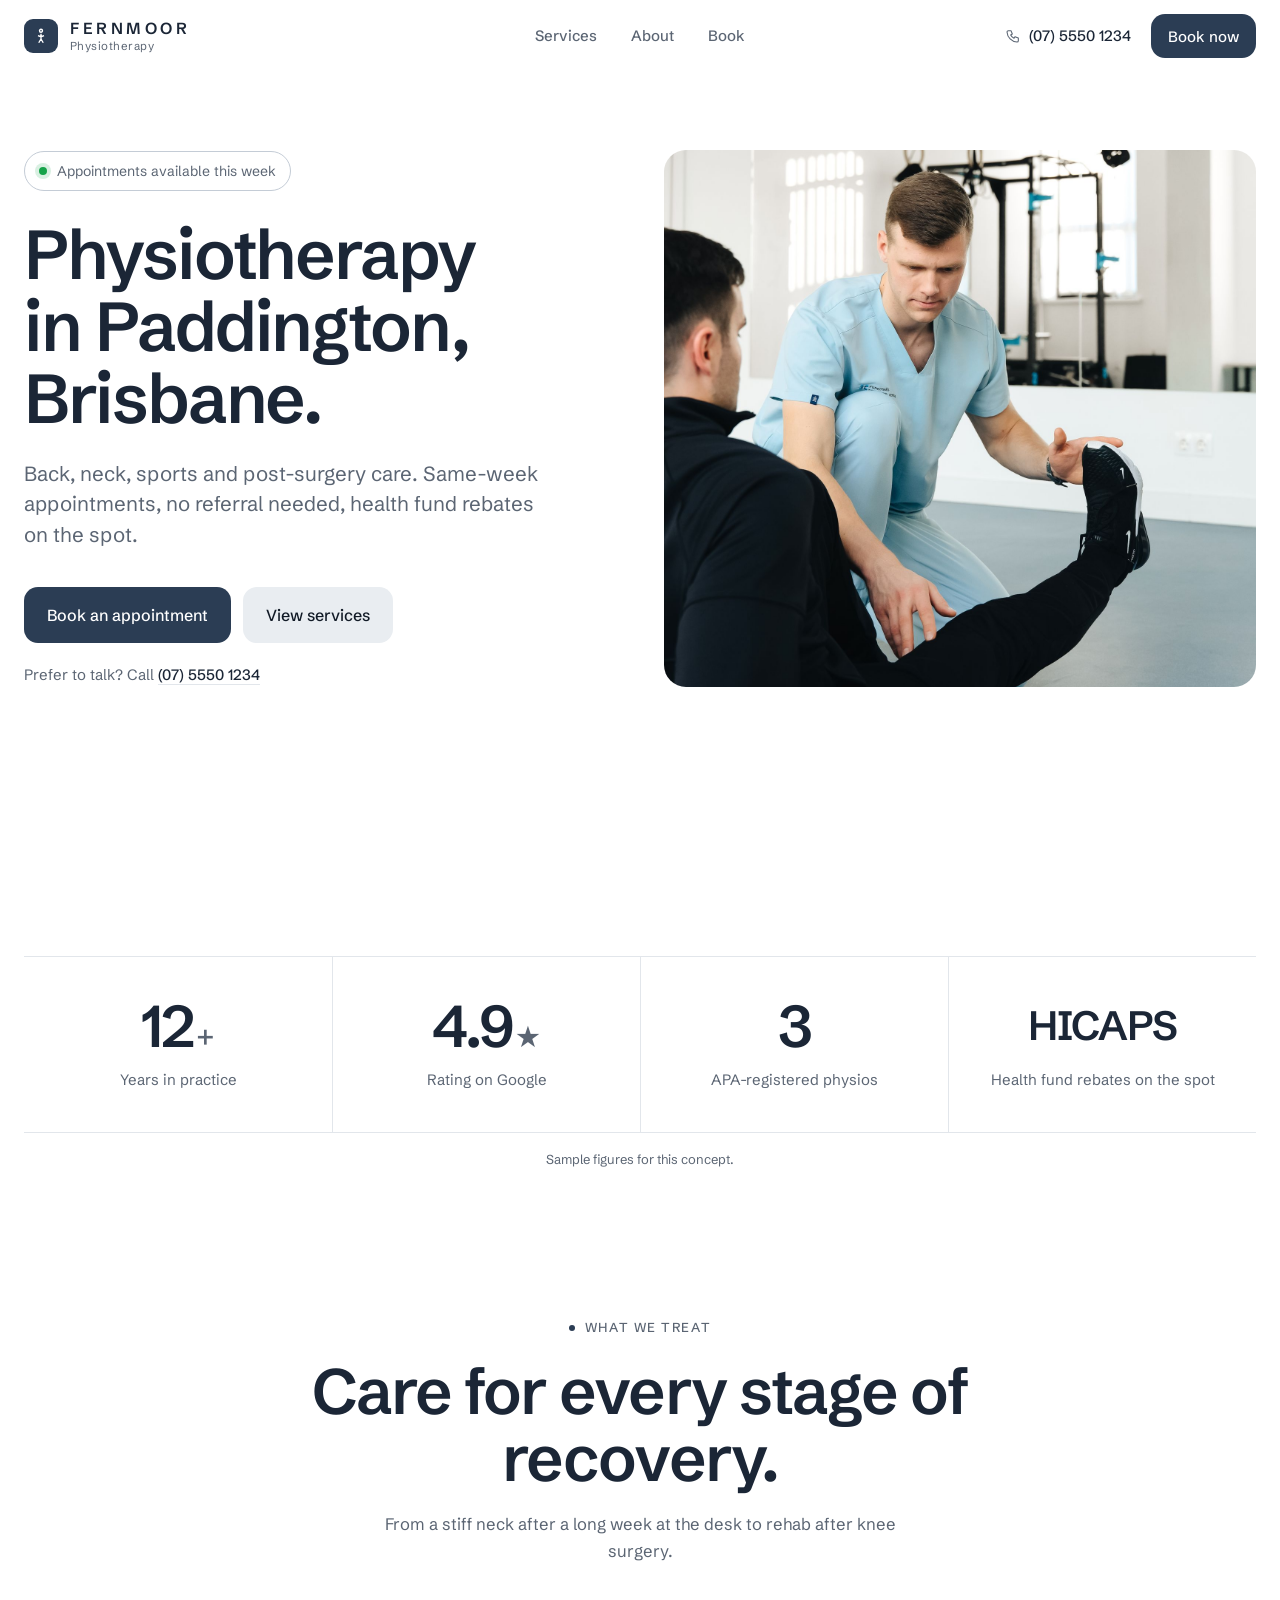
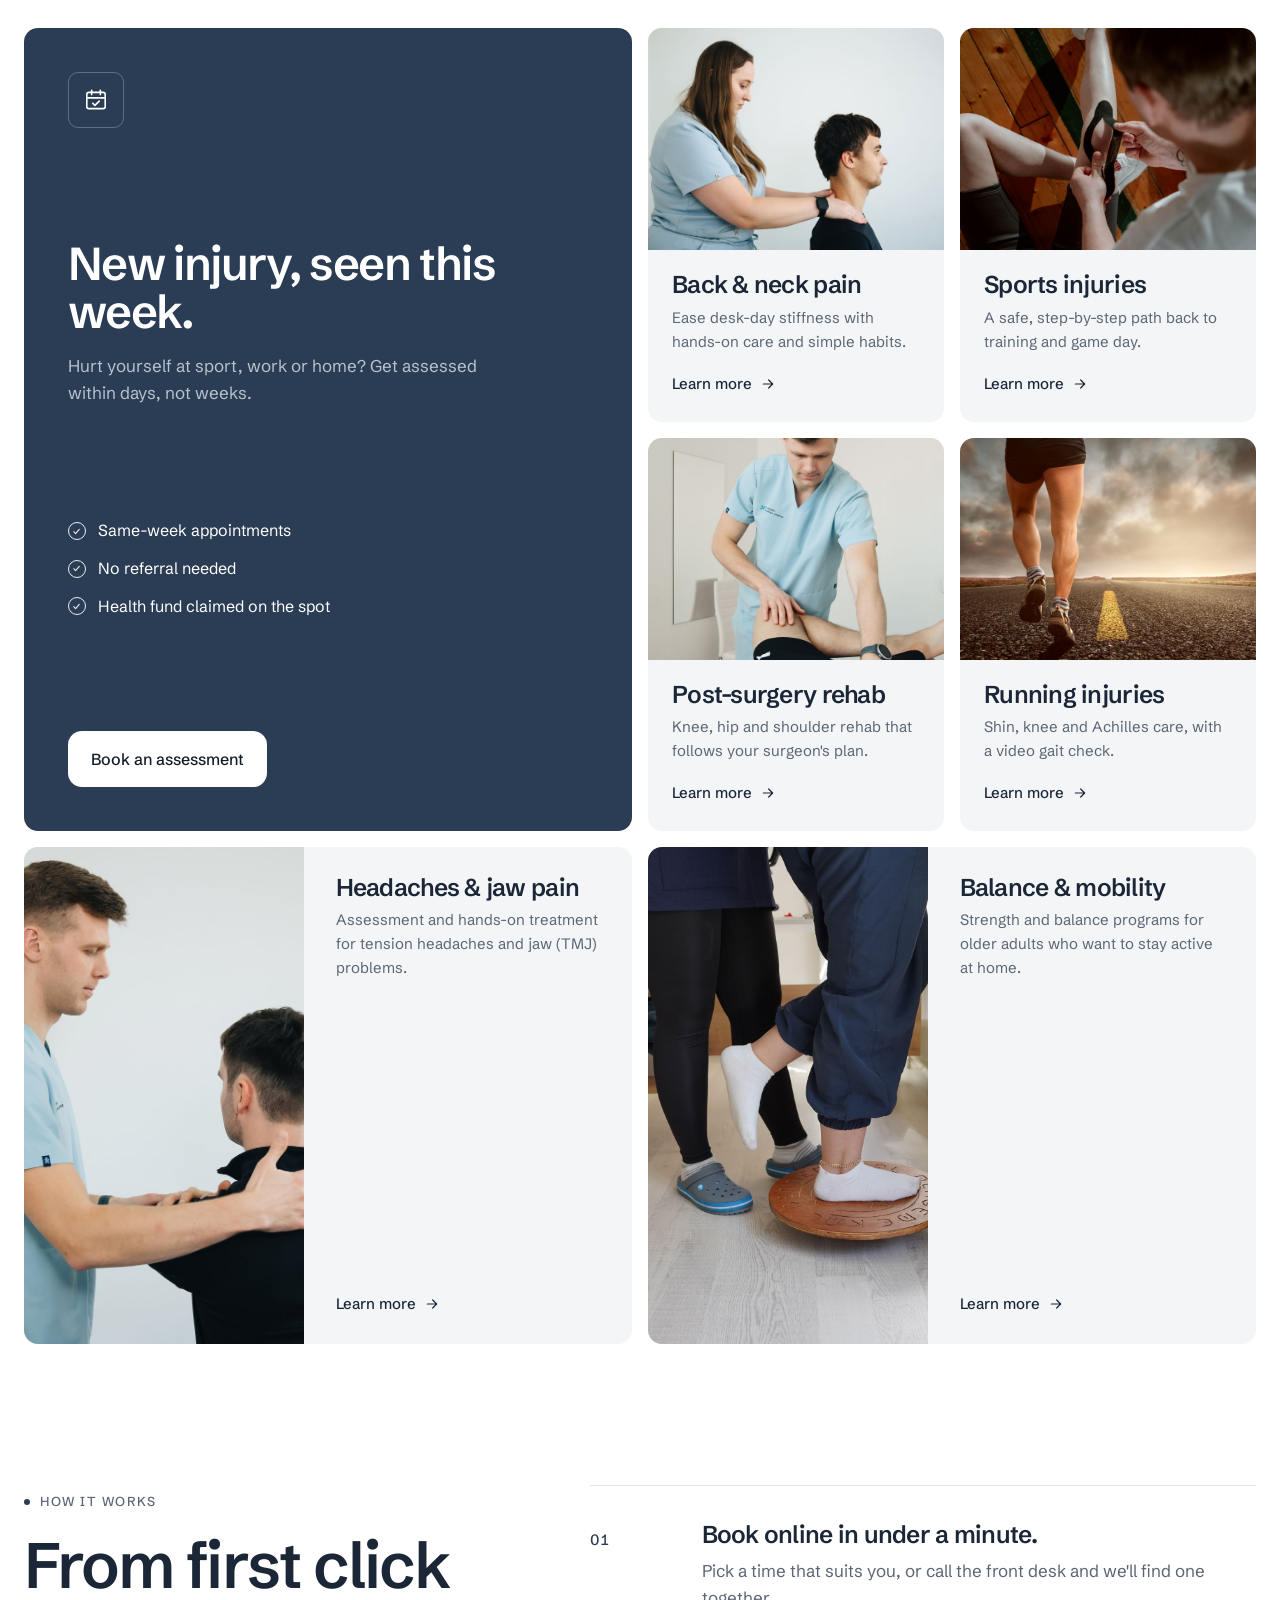
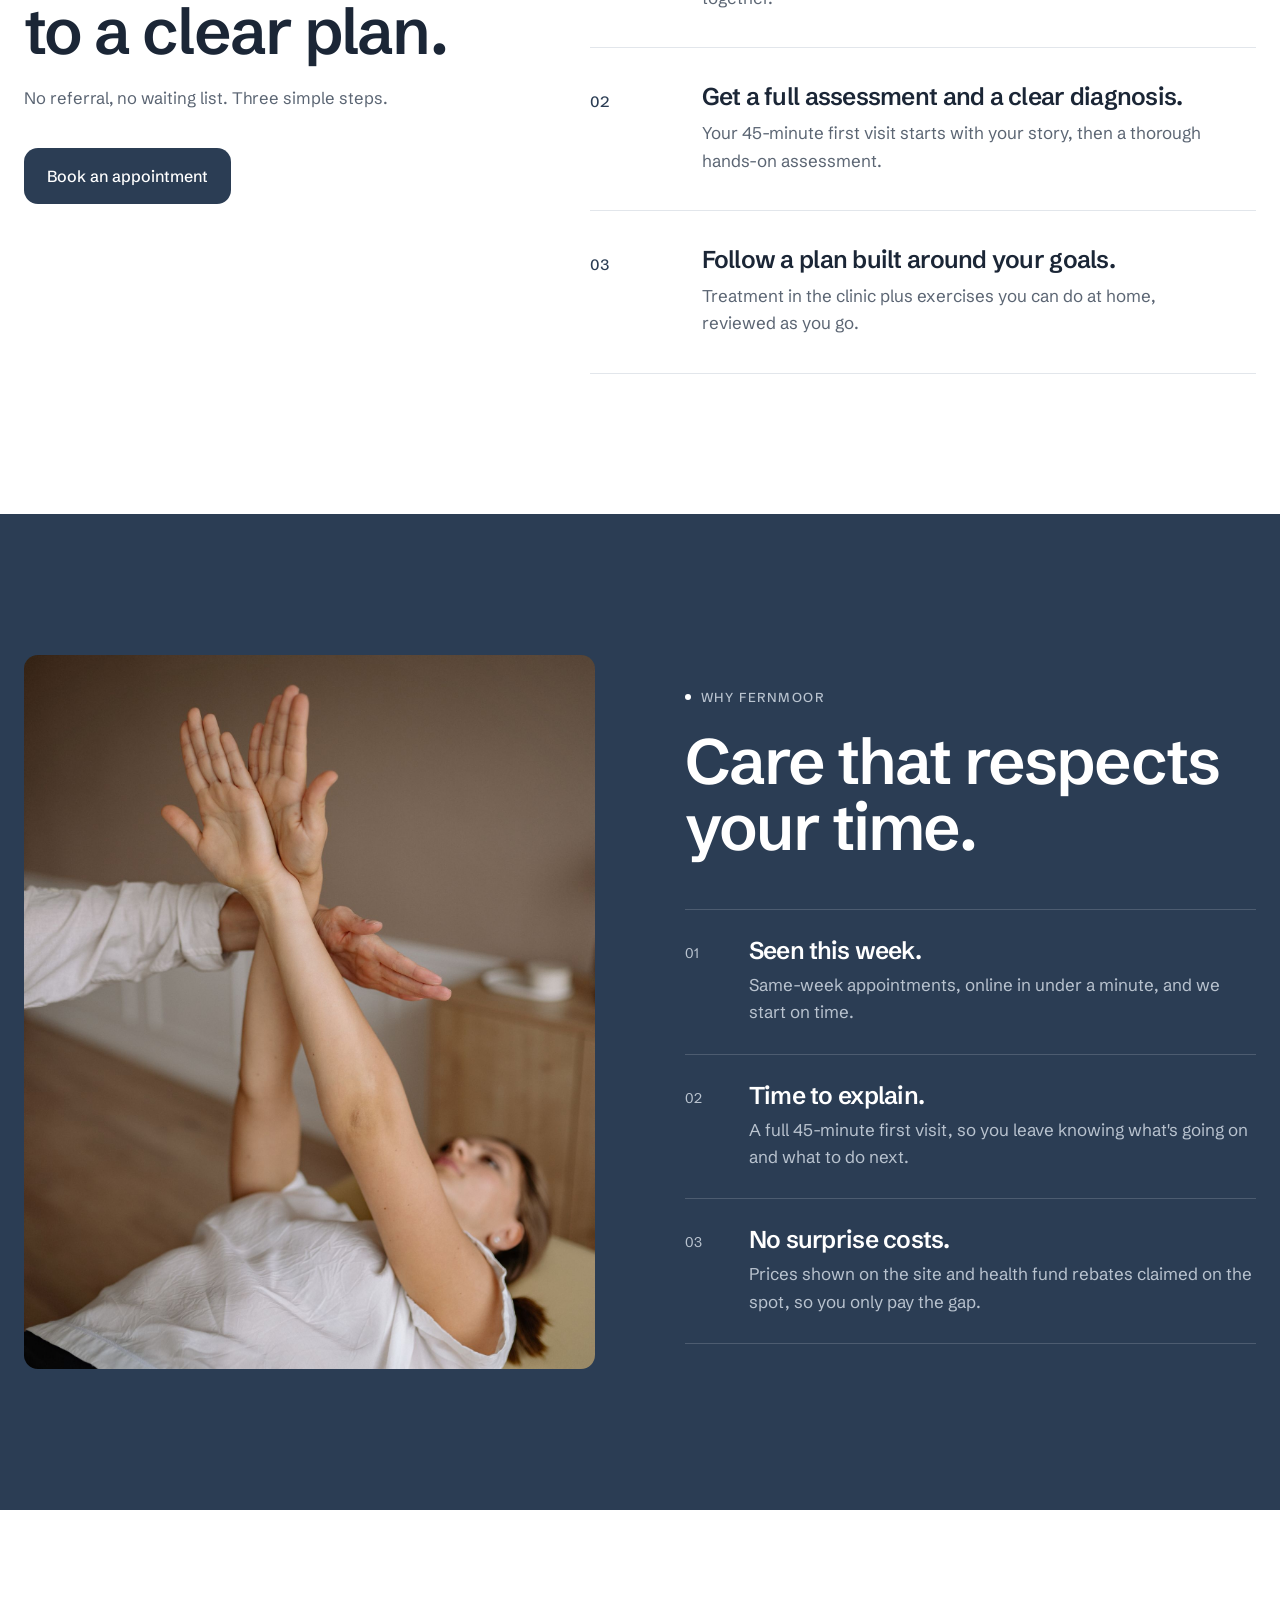
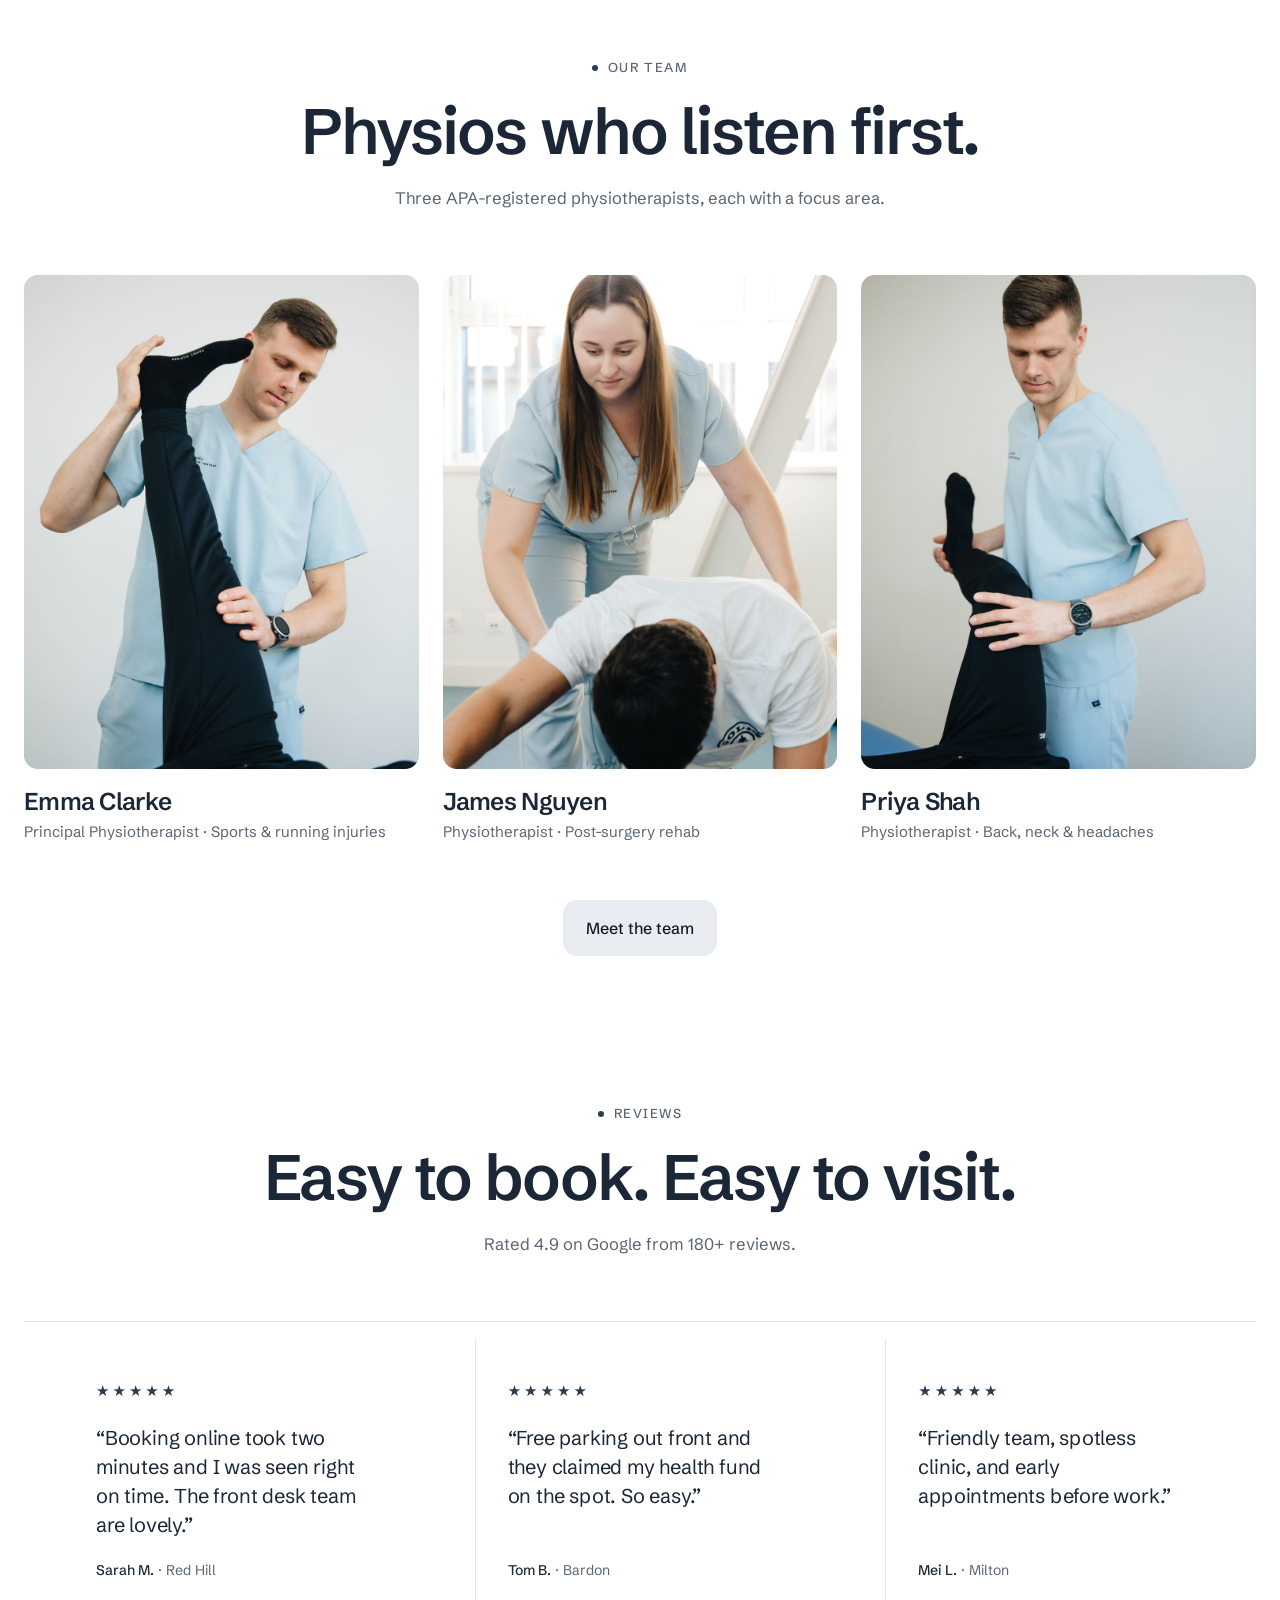
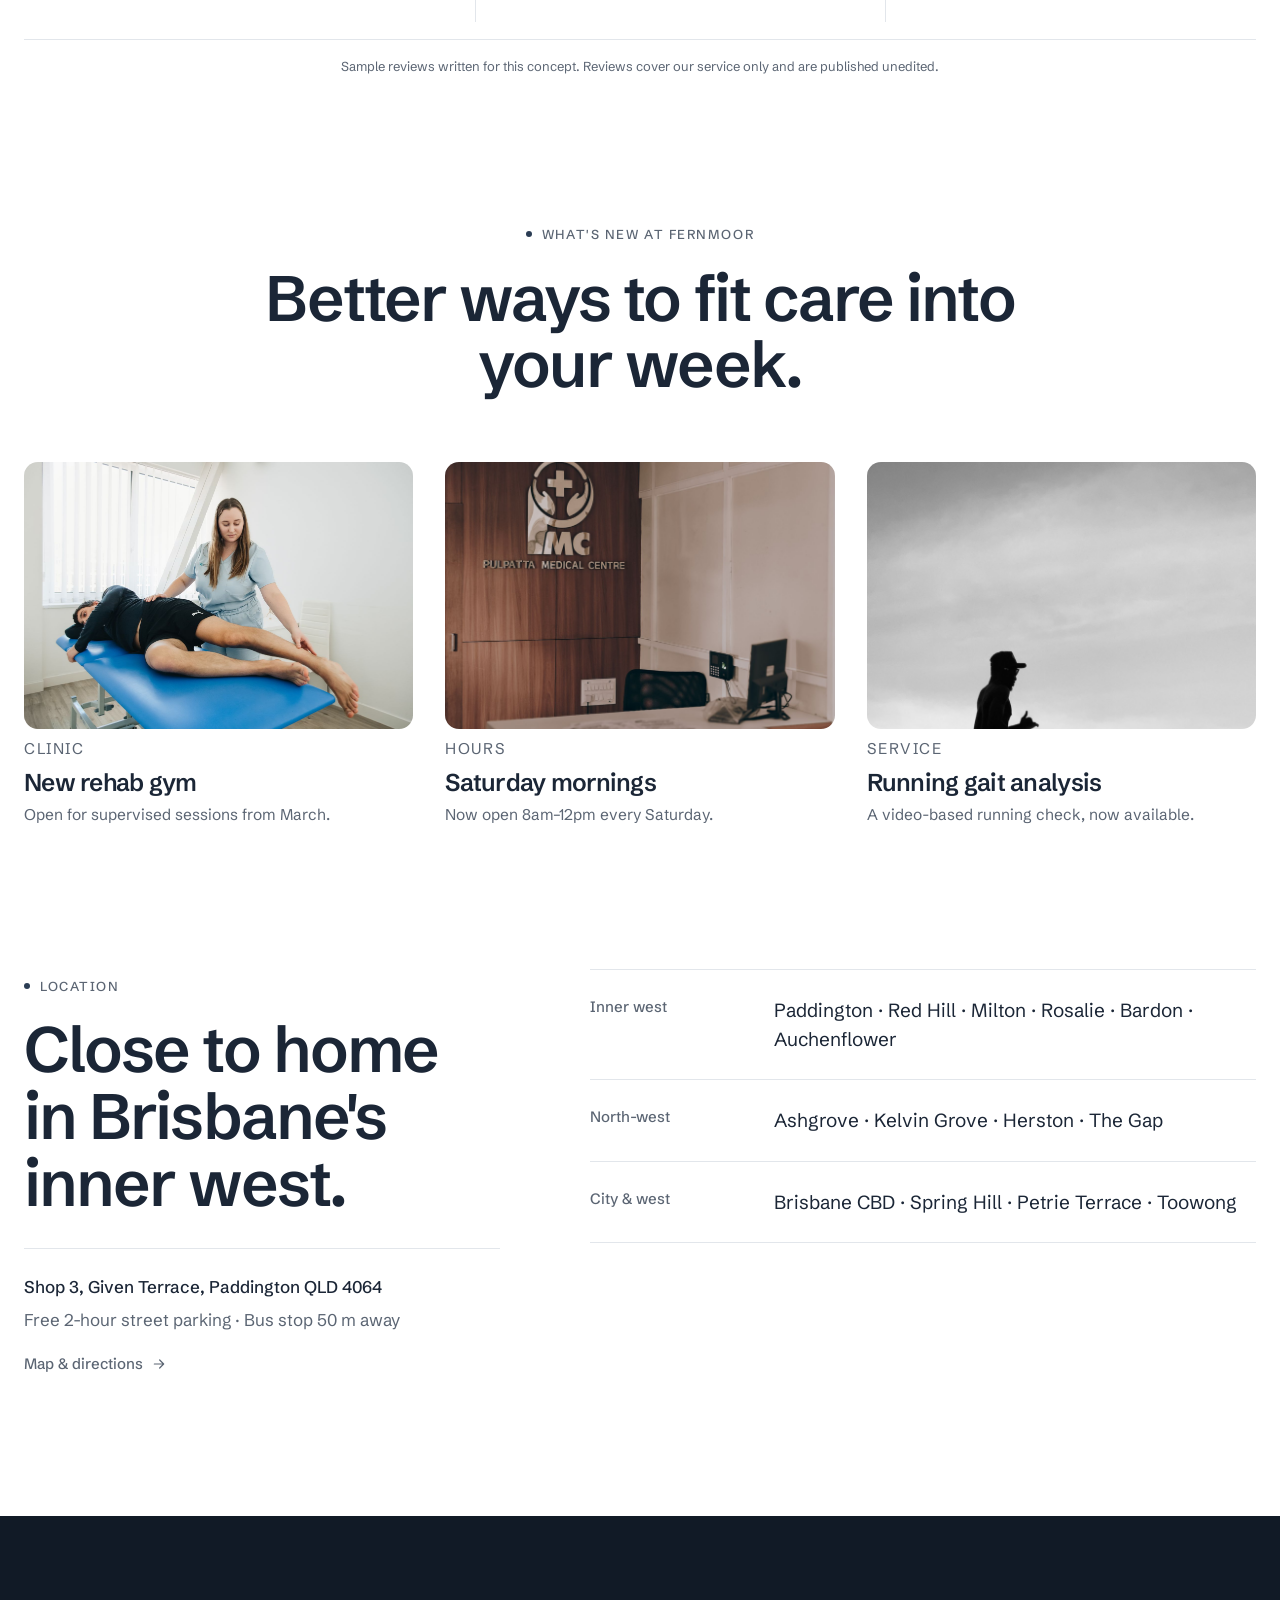
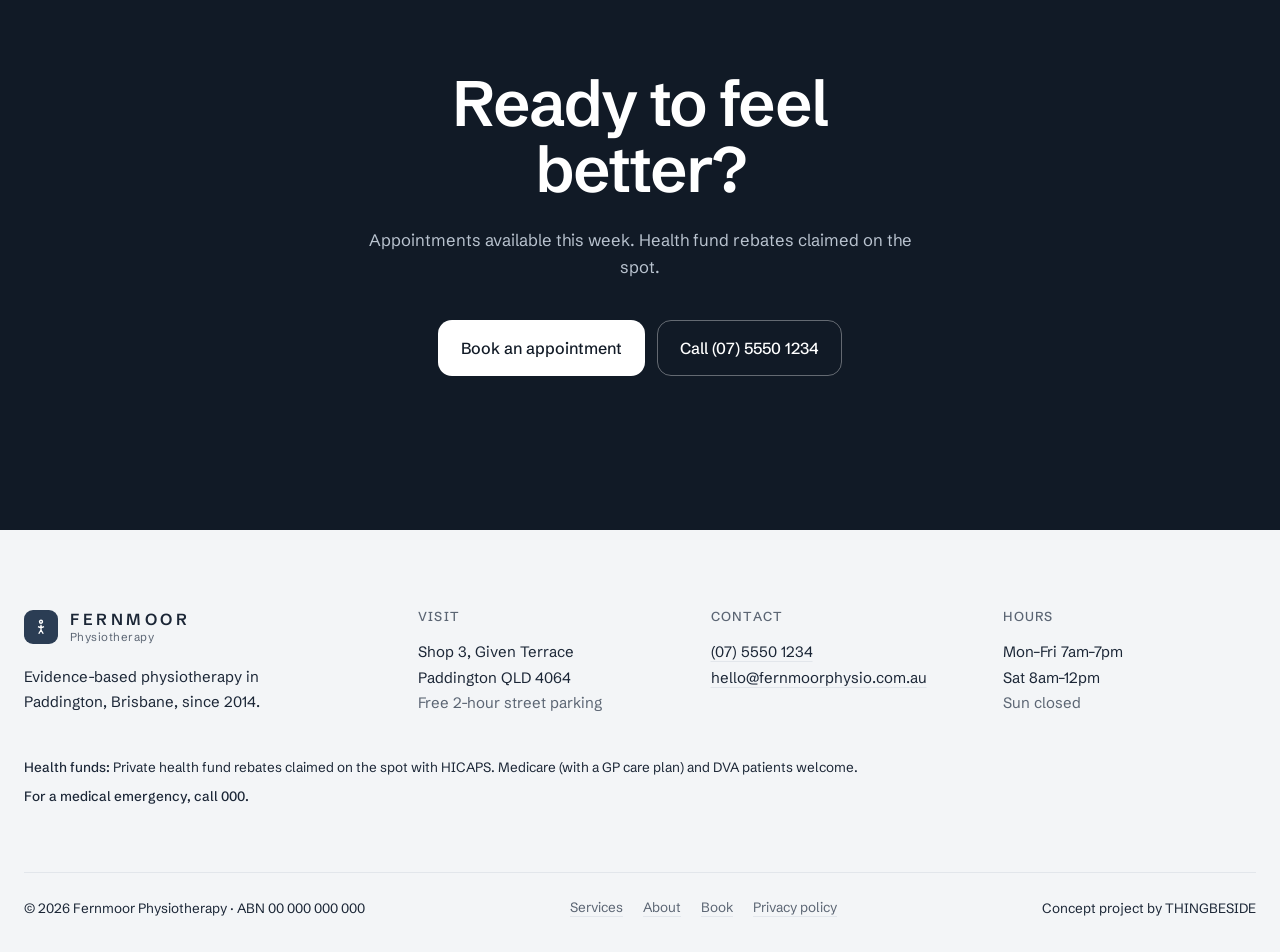
==== index.html @ ab34edca "Add Fernmoor Physiotherapy concept website Static five-page site (Home, Services, About, Book, Priva" ====
<!doctype html>
<html lang="en-AU">
<head>
  <meta charset="utf-8">
  <meta name="viewport" content="width=device-width, initial-scale=1">
  <title>Physiotherapy in Paddington, Brisbane | Fernmoor Physiotherapy</title>
  <meta name="description" content="Back, neck, sports and post-surgery physiotherapy in Paddington, Brisbane. Same-week appointments, no referral needed, health fund rebates claimed on the spot with HICAPS.">
  <link rel="icon" href="assets/favicon.svg" type="image/svg+xml">
  <link rel="preconnect" href="https://fonts.googleapis.com">
  <link rel="preconnect" href="https://fonts.gstatic.com" crossorigin>
  <link href="https://fonts.googleapis.com/css2?family=Schibsted+Grotesk:wght@400;500;600&display=swap" rel="stylesheet">
  <link rel="stylesheet" href="assets/styles.css">
  <script>document.documentElement.classList.add("js")</script>
  <!-- LocalBusiness schema — every value is a placeholder for the concept -->
  <script type="application/ld+json">
  {
    "@context": "https://schema.org",
    "@type": "Physiotherapy",
    "name": "Fernmoor Physiotherapy",
    "url": "https://fernmoorphysio.com.au/",
    "telephone": "+61755501234",
    "email": "hello@fernmoorphysio.com.au",
    "address": {
      "@type": "PostalAddress",
      "streetAddress": "Shop 3, Given Terrace",
      "addressLocality": "Paddington",
      "addressRegion": "QLD",
      "postalCode": "4064",
      "addressCountry": "AU"
    },
    "openingHoursSpecification": [
      { "@type": "OpeningHoursSpecification", "dayOfWeek": ["Monday","Tuesday","Wednesday","Thursday","Friday"], "opens": "07:00", "closes": "19:00" },
      { "@type": "OpeningHoursSpecification", "dayOfWeek": "Saturday", "opens": "08:00", "closes": "12:00" }
    ],
    "areaServed": ["Paddington","Red Hill","Milton","Rosalie","Bardon","Auchenflower","Ashgrove","Kelvin Grove","Herston","The Gap","Brisbane CBD","Spring Hill","Petrie Terrace","Toowong"]
  }
  </script>
</head>
<body>
  <a class="skip" href="#main">Skip to content</a>

  <header class="header">
    <div class="wrap header__in">
      <a class="logo" href="index.html" aria-label="Fernmoor Physiotherapy home">
        <span class="logo__mark"><svg viewBox="0 0 24 24" fill="none" stroke="currentColor" stroke-width="1.8" stroke-linejoin="round" aria-hidden="true"><circle cx="12" cy="5" r="2"/><path d="M12 9v7M8 11.5l4 1.5 4-1.5M12 16l-3 5M12 16l3 5"/></svg></span>
        <span class="logo__text"><span class="logo__name">FERNMOOR</span><span class="logo__sub">Physiotherapy</span></span>
      </a>
      <nav class="nav" aria-label="Main">
        <a href="services.html">Services</a>
        <a href="about.html">About</a>
        <a href="book.html">Book</a>
      </nav>
      <div class="header__right">
        <a class="header__phone" href="tel:+61755501234"><svg viewBox="0 0 24 24" fill="none" stroke="currentColor" stroke-width="1.6" stroke-linecap="round" stroke-linejoin="round" aria-hidden="true"><path d="M5 4h4l2 5-2.5 1.5a11 11 0 0 0 5 5L15 13l5 2v4a2 2 0 0 1-2 2A16 16 0 0 1 3 6a2 2 0 0 1 2-2"/></svg>(07) 5550 1234</a>
        <a class="btn btn--dark btn--sm" href="book.html">Book now</a>
        <button class="menu-btn" type="button" aria-expanded="false" aria-controls="mnav"><span></span><span class="sr-only">Menu</span></button>
      </div>
    </div>
    <nav class="mnav" id="mnav" aria-label="Mobile">
      <a href="services.html">Services <span aria-hidden="true">→</span></a>
      <a href="about.html">About <span aria-hidden="true">→</span></a>
      <a href="book.html">Book <span aria-hidden="true">→</span></a>
    </nav>
  </header>

  <main id="main">

    <!-- 1. Hero -->
    <section class="hero">
      <div class="wrap hero__grid">
        <div class="hero__in">
          <p class="pill" data-reveal><span class="dot dot--ok"></span>Appointments available this week</p>
          <h1 data-blur>Physiotherapy in Paddington, Brisbane.</h1>
          <p class="lede" data-blur data-delay="250">Back, neck, sports and post-surgery care. Same-week appointments, no referral needed, health fund rebates on the spot.</p>
          <div class="actions" data-reveal style="--d:450ms">
            <a class="btn btn--primary" href="book.html">Book an appointment</a>
            <a class="btn btn--ghost" href="services.html">View services</a>
          </div>
          <p class="hero__call" data-reveal style="--d:550ms">Prefer to talk? Call <a class="text-link" href="tel:+61755501234">(07) 5550 1234</a></p>
        </div>
        <div class="media hero__media" data-reveal style="--d:300ms">
          <img src="assets/photos/20860625.jpg" alt="Physiotherapist helping a patient stretch a leg in a clinic">
        </div>
      </div>
    </section>

    <!-- 2. Trust strip -->
    <section class="section" style="padding-bottom:0" aria-label="Clinic at a glance">
      <div class="wrap">
        <div class="stats" data-stagger>
          <div class="stat"><div class="stat__num"><span data-count="12">12</span><small>+</small></div><p class="stat__label">Years in practice</p></div>
          <div class="stat"><div class="stat__num"><span data-count="4.9" data-decimals="1">4.9</span><small>★</small></div><p class="stat__label">Rating on Google</p></div>
          <div class="stat"><div class="stat__num"><span data-count="3">3</span></div><p class="stat__label">APA-registered physios</p></div>
          <div class="stat"><div class="stat__num" style="font-size:clamp(30px,3.2vw,42px);line-height:1.43">HICAPS</div><p class="stat__label">Health fund rebates on the spot</p></div>
        </div>
        <p class="footnote">Sample figures for this concept.</p>
      </div>
    </section>

    <!-- 3. What we treat (bento) -->
    <section class="section" id="treat">
      <div class="wrap">
        <div class="head">
          <p class="eyebrow" data-reveal>What we treat</p>
          <h2 class="h2" data-reveal>Care for every stage of recovery.</h2>
          <p class="sub" data-reveal>From a stiff neck after a long week at the desk to rehab after knee surgery.</p>
        </div>
        <div class="bento" data-stagger>
          <a class="tile tile--feature" href="book.html?service=new-injury">
            <div>
              <div class="icon-box"><svg viewBox="0 0 24 24" fill="none" stroke="currentColor" stroke-width="1.5" stroke-linecap="round" stroke-linejoin="round" aria-hidden="true"><rect x="3.5" y="5" width="17" height="15" rx="2"/><path d="M3.5 10h17M8 3v4M16 3v4M9 15l2 2 4-4"/></svg></div>
            </div>
            <div>
              <h3>New injury, seen this week.</h3>
              <p>Hurt yourself at sport, work or home? Get assessed within days, not weeks.</p>
            </div>
            <ul class="ticks">
              <li>Same-week appointments</li>
              <li>No referral needed</li>
              <li>Health fund claimed on the spot</li>
            </ul>
            <span class="btn btn--light" style="align-self:flex-start">Book an assessment</span>
          </a>
          <a class="tile zoom" href="services.html#back-neck">
            <div class="media"><img src="assets/photos/20860599.jpg" alt="Physiotherapist treating a patient's neck in a clinic"></div>
            <div class="tile__body"><h3>Back &amp; neck pain</h3><p>Ease desk-day stiffness with hands-on care and simple habits.</p><span class="link-arrow">Learn more <svg viewBox="0 0 24 24" fill="none" stroke="currentColor" stroke-width="1.8" stroke-linecap="round" stroke-linejoin="round" aria-hidden="true"><path d="M5 12h14M13 6l6 6-6 6"/></svg></span></div>
          </a>
          <a class="tile zoom" href="services.html#sports">
            <div class="media"><img src="assets/photos/7339489.jpg" alt="Kinesio tape applied to a knee for injury support"></div>
            <div class="tile__body"><h3>Sports injuries</h3><p>A safe, step-by-step path back to training and game day.</p><span class="link-arrow">Learn more <svg viewBox="0 0 24 24" fill="none" stroke="currentColor" stroke-width="1.8" stroke-linecap="round" stroke-linejoin="round" aria-hidden="true"><path d="M5 12h14M13 6l6 6-6 6"/></svg></span></div>
          </a>
          <a class="tile zoom" href="services.html#post-surgery">
            <div class="media"><img src="assets/photos/20860597.jpg" alt="Physiotherapist assisting a patient with leg rehabilitation in a clinic"></div>
            <div class="tile__body"><h3>Post-surgery rehab</h3><p>Knee, hip and shoulder rehab that follows your surgeon's plan.</p><span class="link-arrow">Learn more <svg viewBox="0 0 24 24" fill="none" stroke="currentColor" stroke-width="1.8" stroke-linecap="round" stroke-linejoin="round" aria-hidden="true"><path d="M5 12h14M13 6l6 6-6 6"/></svg></span></div>
          </a>
          <a class="tile zoom" href="services.html#running">
            <div class="media"><img src="assets/photos/421160.jpg" alt="Runner's legs on a road at sunset"></div>
            <div class="tile__body"><h3>Running injuries</h3><p>Shin, knee and Achilles care, with a video gait check.</p><span class="link-arrow">Learn more <svg viewBox="0 0 24 24" fill="none" stroke="currentColor" stroke-width="1.8" stroke-linecap="round" stroke-linejoin="round" aria-hidden="true"><path d="M5 12h14M13 6l6 6-6 6"/></svg></span></div>
          </a>
          <a class="tile tile--wide zoom" href="services.html#headaches">
            <div class="media"><img src="assets/photos/20860576.jpg" alt="Physiotherapist working with a patient in a clinic"></div>
            <div class="tile__body"><h3>Headaches &amp; jaw pain</h3><p>Assessment and hands-on treatment for tension headaches and jaw (TMJ) problems.</p><span class="link-arrow">Learn more <svg viewBox="0 0 24 24" fill="none" stroke="currentColor" stroke-width="1.8" stroke-linecap="round" stroke-linejoin="round" aria-hidden="true"><path d="M5 12h14M13 6l6 6-6 6"/></svg></span></div>
          </a>
          <a class="tile tile--wide zoom" href="services.html#balance">
            <div class="media"><img src="assets/photos/30483062.jpg" alt="Close-up of balance training on a balance board"></div>
            <div class="tile__body"><h3>Balance &amp; mobility</h3><p>Strength and balance programs for older adults who want to stay active at home.</p><span class="link-arrow">Learn more <svg viewBox="0 0 24 24" fill="none" stroke="currentColor" stroke-width="1.8" stroke-linecap="round" stroke-linejoin="round" aria-hidden="true"><path d="M5 12h14M13 6l6 6-6 6"/></svg></span></div>
          </a>
        </div>
      </div>
    </section>

    <!-- 4. How it works -->
    <section class="section section--tight" id="how">
      <div class="wrap split">
        <div class="sticky">
          <p class="eyebrow" data-reveal>How it works</p>
          <h2 class="h2" data-reveal>From first click to a clear plan.</h2>
          <p class="sub" data-reveal>No referral, no waiting list. Three simple steps.</p>
          <div class="actions" style="margin-top:36px" data-reveal><a class="btn btn--primary" href="book.html">Book an appointment</a></div>
        </div>
        <ol class="rows" data-stagger>
          <li class="row"><span class="row__num">01</span><div><h3>Book online in under a minute.</h3><p>Pick a time that suits you, or call the front desk and we'll find one together.</p></div></li>
          <li class="row"><span class="row__num">02</span><div><h3>Get a full assessment and a clear diagnosis.</h3><p>Your 45-minute first visit starts with your story, then a thorough hands-on assessment.</p></div></li>
          <li class="row"><span class="row__num">03</span><div><h3>Follow a plan built around your goals.</h3><p>Treatment in the clinic plus exercises you can do at home, reviewed as you go.</p></div></li>
        </ol>
      </div>
    </section>

    <!-- 5. Why choose us (accent band) -->
    <section class="section band--accent" id="why">
      <div class="wrap split--even split">
        <div class="media portrait" data-reveal>
          <img src="assets/photos/5793917.jpg" alt="Physiotherapist giving hands-on therapy to a patient indoors">
        </div>
        <div>
          <p class="eyebrow" data-reveal>Why Fernmoor</p>
          <h2 class="h2" data-reveal>Care that respects your time.</h2>
          <div class="promises" data-stagger>
            <div class="promise"><span class="promise__num">01</span><div><h3>Seen this week.</h3><p>Same-week appointments, online in under a minute, and we start on time.</p></div></div>
            <div class="promise"><span class="promise__num">02</span><div><h3>Time to explain.</h3><p>A full 45-minute first visit, so you leave knowing what's going on and what to do next.</p></div></div>
            <div class="promise"><span class="promise__num">03</span><div><h3>No surprise costs.</h3><p>Prices shown on the site and health fund rebates claimed on the spot, so you only pay the gap.</p></div></div>
          </div>
        </div>
      </div>
    </section>

    <!-- 6. Team preview -->
    <section class="section" id="team">
      <div class="wrap">
        <div class="head">
          <p class="eyebrow" data-reveal>Our team</p>
          <h2 class="h2" data-reveal>Physios who listen first.</h2>
          <p class="sub" data-reveal>Three APA-registered physiotherapists, each with a focus area.</p>
        </div>
        <div class="people" data-stagger>
          <a class="person zoom" href="about.html#team">
            <div class="media"><img src="assets/photos/20860584.jpg" alt="Placeholder for Emma Clarke's team photo"></div>
            <h3>Emma Clarke</h3><p>Principal Physiotherapist · Sports &amp; running injuries</p>
          </a>
          <a class="person zoom" href="about.html#team">
            <div class="media"><img src="assets/photos/20860618.jpg" alt="Placeholder for James Nguyen's team photo"></div>
            <h3>James Nguyen</h3><p>Physiotherapist · Post-surgery rehab</p>
          </a>
          <a class="person zoom" href="about.html#team">
            <div class="media"><img src="assets/photos/20860588.jpg" alt="Placeholder for Priya Shah's team photo"></div>
            <h3>Priya Shah</h3><p>Physiotherapist · Back, neck &amp; headaches</p>
          </a>
        </div>
        <div class="center-cta" data-reveal><a class="btn btn--ghost" href="about.html">Meet the team</a></div>
      </div>
    </section>

    <!-- 7. Reviews (non-clinical only, per Ahpra) -->
    <section class="section section--tight" id="reviews">
      <div class="wrap">
        <div class="head">
          <p class="eyebrow" data-reveal>Reviews</p>
          <h2 class="h2" data-reveal>Easy to book. Easy to visit.</h2>
          <p class="sub" data-reveal>Rated 4.9 on Google from 180+ reviews.</p>
        </div>
        <div class="reviews" data-stagger>
          <figure class="review">
            <div class="stars" aria-label="5 out of 5 stars">★★★★★</div>
            <blockquote>“Booking online took two minutes and I was seen right on time. The front desk team are lovely.”</blockquote>
            <cite><strong>Sarah M.</strong> · Red Hill</cite>
          </figure>
          <figure class="review">
            <div class="stars" aria-label="5 out of 5 stars">★★★★★</div>
            <blockquote>“Free parking out front and they claimed my health fund on the spot. So easy.”</blockquote>
            <cite><strong>Tom B.</strong> · Bardon</cite>
          </figure>
          <figure class="review">
            <div class="stars" aria-label="5 out of 5 stars">★★★★★</div>
            <blockquote>“Friendly team, spotless clinic, and early appointments before work.”</blockquote>
            <cite><strong>Mei L.</strong> · Milton</cite>
          </figure>
        </div>
        <p class="footnote">Sample reviews written for this concept. Reviews cover our service only and are published unedited.</p>
      </div>
    </section>

    <!-- 8. What's new -->
    <section class="section section--tight" id="news">
      <div class="wrap">
        <div class="head">
          <p class="eyebrow" data-reveal>What's new at Fernmoor</p>
          <h2 class="h2" data-reveal>Better ways to fit care into your week.</h2>
        </div>
        <div class="news" data-stagger>
          <article class="news-item zoom">
            <div class="media"><img src="assets/photos/20860610.jpg" alt="Physiotherapist assisting a patient in a rehabilitation session"></div>
            <p class="news-item__tag">Clinic</p>
            <h3>New rehab gym</h3>
            <p>Open for supervised sessions from March.</p>
          </article>
          <article class="news-item zoom">
            <div class="media"><img src="assets/photos/33812025.jpg" alt="Bright clinic reception area with wood panel accents"></div>
            <p class="news-item__tag">Hours</p>
            <h3>Saturday mornings</h3>
            <p>Now open 8am–12pm every Saturday.</p>
          </article>
          <article class="news-item zoom">
            <div class="media"><img src="assets/photos/33491430.jpg" alt="Silhouette of a man running uphill at twilight"></div>
            <p class="news-item__tag">Service</p>
            <h3>Running gait analysis</h3>
            <p>A video-based running check, now available.</p>
          </article>
        </div>
      </div>
    </section>

    <!-- 9. Location / service areas -->
    <section class="section section--tight" id="areas">
      <div class="wrap split">
        <div class="sticky">
          <p class="eyebrow" data-reveal>Location</p>
          <h2 class="h2" data-reveal>Close to home in Brisbane's inner west.</h2>
          <div class="address" data-reveal>
            <strong>Shop 3, Given Terrace, Paddington QLD 4064</strong>
            <span>Free 2-hour street parking · Bus stop 50 m away</span>
            <a class="link-arrow" href="book.html#contact" style="margin-top:12px">Map &amp; directions <svg viewBox="0 0 24 24" fill="none" stroke="currentColor" stroke-width="1.8" stroke-linecap="round" stroke-linejoin="round" aria-hidden="true"><path d="M5 12h14M13 6l6 6-6 6"/></svg></a>
          </div>
        </div>
        <div class="areas" data-stagger>
          <div class="area"><h3>Inner west</h3><p>Paddington · Red Hill · Milton · Rosalie · Bardon · Auchenflower</p></div>
          <div class="area"><h3>North-west</h3><p>Ashgrove · Kelvin Grove · Herston · The Gap</p></div>
          <div class="area"><h3>City &amp; west</h3><p>Brisbane CBD · Spring Hill · Petrie Terrace · Toowong</p></div>
        </div>
      </div>
    </section>

    <!-- 10. Final CTA -->
    <section class="band--ink cta-band">
      <div class="wrap">
        <h2 class="h2" data-reveal>Ready to feel better?</h2>
        <p class="sub" data-reveal>Appointments available this week. Health fund rebates claimed on the spot.</p>
        <div class="actions" data-reveal>
          <a class="btn btn--light" href="book.html">Book an appointment</a>
          <a class="btn btn--outline-light" href="tel:+61755501234" data-no-arrow>Call (07) 5550 1234</a>
        </div>
      </div>
    </section>
  </main>

  <footer class="footer">
    <div class="wrap">
      <div class="footer__grid">
        <div>
          <a class="logo" href="index.html" aria-label="Fernmoor Physiotherapy home">
            <span class="logo__mark"><svg viewBox="0 0 24 24" fill="none" stroke="currentColor" stroke-width="1.8" stroke-linejoin="round" aria-hidden="true"><circle cx="12" cy="5" r="2"/><path d="M12 9v7M8 11.5l4 1.5 4-1.5M12 16l-3 5M12 16l3 5"/></svg></span>
            <span class="logo__text"><span class="logo__name">FERNMOOR</span><span class="logo__sub">Physiotherapy</span></span>
          </a>
          <p class="footer__blurb">Evidence-based physiotherapy in Paddington, Brisbane, since 2014.</p>
        </div>
        <div>
          <h4>Visit</h4>
          <p>Shop 3, Given Terrace<br>Paddington QLD 4064</p>
          <p class="muted">Free 2-hour street parking</p>
        </div>
        <div>
          <h4>Contact</h4>
          <ul>
            <li><a class="text-link" href="tel:+61755501234">(07) 5550 1234</a></li>
            <li><a class="text-link" href="mailto:hello@fernmoorphysio.com.au">hello@fernmoorphysio.com.au</a></li>
          </ul>
        </div>
        <div>
          <h4>Hours</h4>
          <ul>
            <li>Mon–Fri 7am–7pm</li>
            <li>Sat 8am–12pm</li>
            <li class="muted">Sun closed</li>
          </ul>
        </div>
      </div>
      <div class="footer__notes">
        <p><strong>Health funds:</strong> Private health fund rebates claimed on the spot with HICAPS. Medicare (with a GP care plan) and DVA patients welcome.</p>
        <p><strong>For a medical emergency, call 000.</strong></p>
      </div>
      <div class="footer__bottom">
        <p>© <span data-year>2026</span> Fernmoor Physiotherapy · ABN 00 000 000 000</p>
        <nav aria-label="Footer">
          <a class="text-link" href="services.html">Services</a>
          <a class="text-link" href="about.html">About</a>
          <a class="text-link" href="book.html">Book</a>
          <a class="text-link" href="privacy.html">Privacy policy</a>
        </nav>
        <p>Concept project by THINGBESIDE</p>
      </div>
    </div>
  </footer>

  <div class="mbar" role="navigation" aria-label="Quick actions">
    <a class="btn btn--ghost" href="tel:+61755501234" data-no-arrow>Call</a>
    <a class="btn btn--primary" href="book.html">Book</a>
  </div>

  <script src="assets/main.js"></script>
</body>
</html>
---- assets/styles.css ----
/* ==========================================================================
   Fernmoor Physiotherapy — concept site by THINGBESIDE
   Tokens → base → components → sections → pages → motion
   ========================================================================== */

:root {
  /* Colour */
  --bg: #ffffff;
  --surface: #f3f5f7;
  --surface-2: #e9edf1;
  --text: #1b2636;
  --muted: #5b6573;
  --line: #e2e6eb;
  --accent: #2b3d54;          /* Pickled Bluewood — the only accent */
  --accent-soft: #e6ebf1;
  --ink: #111a26;             /* near-black for dark bands + header CTA */
  --on-dark: #ffffff;
  --on-dark-muted: #b9c3cf;
  --ok: #16a34a;              /* status only: available / open / success */
  --err: #dc2626;             /* status only: error / closed / unavailable */

  /* Placeholder tints (flat, no gradients) */
  --ph-1: #e8ecf0;
  --ph-2: #e1e6ec;
  --ph-3: #dbe1e8;
  --ph-4: #eceeee;

  /* Type */
  --font: "Schibsted Grotesk", system-ui, -apple-system, "Segoe UI", sans-serif;
  --t-hero: clamp(44px, 5.4vw, 80px);
  --s-hero: clamp(17px, 1.6vw, 22px);
  --t-h2: clamp(36px, 5vw, 64px);
  --s-h2: clamp(16px, 1.3vw, 18px);
  --t-h3: clamp(21px, 1.9vw, 26px);
  --t-svc: clamp(30px, 3.6vw, 48px);
  --t-stat: clamp(40px, 4.6vw, 60px);

  /* Space, shape, motion */
  --sp-section: clamp(88px, 11vw, 144px);
  --max: 1240px;
  --gutter: 24px;
  --r: 14px;
  --r-sm: 10px;
  --header-h: 72px;
  --ease: cubic-bezier(0.22, 1, 0.36, 1);
}

/* ---------- Base ---------- */
*, *::before, *::after { box-sizing: border-box; }
html { scroll-behavior: smooth; -webkit-text-size-adjust: 100%; }
body {
  margin: 0;
  background: var(--bg);
  color: var(--text);
  font-family: var(--font);
  font-size: 17px;
  line-height: 1.6;
  -webkit-font-smoothing: antialiased;
  overflow-x: hidden;
}
img, svg { display: block; max-width: 100%; }
[hidden] { display: none !important; }
a { color: inherit; text-decoration: none; }
button, input, select, textarea { font: inherit; color: inherit; }
h1, h2, h3, h4 { margin: 0; font-weight: 600; letter-spacing: -0.03em; line-height: 1.04; }
p { margin: 0; }
ul, ol { margin: 0; padding: 0; list-style: none; }
[id] { scroll-margin-top: calc(var(--header-h) + 24px); }
:focus-visible { outline: 3px solid rgba(43, 61, 84, 0.35); outline-offset: 3px; border-radius: 6px; }

.wrap { width: 100%; max-width: calc(var(--max) + var(--gutter) * 2); margin: 0 auto; padding: 0 var(--gutter); }
.section { padding: var(--sp-section) 0; }
.section--tight { padding-top: 0; }
.section--divided { padding-top: clamp(72px, 8vw, 112px); border-top: 1px solid var(--line); }
.sr-only { position: absolute; width: 1px; height: 1px; overflow: hidden; clip: rect(0 0 0 0); white-space: nowrap; }
.skip { position: absolute; left: 16px; top: -60px; z-index: 100; background: var(--ink); color: #fff; padding: 10px 16px; border-radius: var(--r-sm); }
.skip:focus { top: 12px; }

/* ---------- Section heading pattern (title → subtitle, ~1:4) ---------- */
.eyebrow {
  display: inline-flex; align-items: center; gap: 10px;
  font-size: 13px; font-weight: 500; letter-spacing: 0.12em; text-transform: uppercase;
  color: var(--muted); margin-bottom: 20px;
}
.eyebrow::before { content: ""; width: 6px; height: 6px; border-radius: 50%; background: var(--accent); }
.h2 { font-size: var(--t-h2); }
.sub { font-size: var(--s-h2); color: var(--muted); max-width: 560px; margin-top: 20px; }
.head { text-align: center; max-width: 820px; margin: 0 auto 64px; }
.head .sub { margin-left: auto; margin-right: auto; }
.band--accent .eyebrow, .band--ink .eyebrow { color: var(--on-dark-muted); }
.band--accent .eyebrow::before, .band--ink .eyebrow::before { background: #fff; }
.band--accent .sub, .band--ink .sub { color: var(--on-dark-muted); }

/* ---------- Buttons: dark pill, sliding icon, darker on hover ---------- */
.btn {
  --bg: var(--accent); --fg: #fff; --hover-bg: #1f2d40; --hover-fg: #fff;
  display: inline-flex; align-items: center; justify-content: center; gap: 14px;
  min-height: 56px; padding: 0 22px;
  border: 1px solid transparent; border-radius: 14px;
  background: var(--bg); color: var(--fg);
  font-size: 16px; font-weight: 500; line-height: 1; white-space: nowrap;
  cursor: pointer;
  transition: background-color 0.35s var(--ease), color 0.35s var(--ease), border-color 0.35s var(--ease), transform 0.2s var(--ease);
}
.btn:hover, .btn:focus-visible { background: var(--hover-bg); color: var(--hover-fg); }
.btn:active { transform: scale(0.97); }

.btn--ghost { --bg: var(--surface-2); --fg: var(--ink); --hover-bg: var(--accent); --hover-fg: #fff; }
.btn--light { --bg: #fff; --fg: var(--ink); --hover-bg: #d6dde6; --hover-fg: var(--ink); }
.btn--outline-light { --bg: transparent; --fg: #fff; --hover-bg: #fff; --hover-fg: var(--ink); border-color: rgba(255, 255, 255, 0.35); }
.btn--outline-light:hover { border-color: #fff; }
.btn--sm { min-height: 44px; padding: 0 16px; font-size: 15px; }
.btn--block { width: 100%; }
.btn[disabled] { opacity: 0.45; cursor: not-allowed; }
.btn[disabled]:hover { background: var(--bg); color: var(--fg); }

.actions { display: flex; flex-wrap: wrap; gap: 12px; }
.actions--center { justify-content: center; }

.link-arrow { display: inline-flex; align-items: center; gap: 8px; font-weight: 500; font-size: 15px; }
.link-arrow svg { width: 16px; height: 16px; transition: transform 0.35s var(--ease); }
.link-arrow:hover svg, a:hover > .link-arrow svg, .tile:hover .link-arrow svg { transform: translateX(4px); }
.text-link { text-decoration: underline; text-decoration-color: var(--line); text-underline-offset: 4px; transition: text-decoration-color 0.3s; }
.text-link:hover { text-decoration-color: currentColor; }

/* ---------- Status dots (green / red only for status) ---------- */
.dot { display: inline-block; width: 8px; height: 8px; border-radius: 50%; flex: none; }
.dot--ok { background: var(--ok); box-shadow: 0 0 0 4px rgba(22, 163, 74, 0.16); }
.dot--err { background: var(--err); box-shadow: 0 0 0 4px rgba(220, 38, 38, 0.14); }
.pill {
  display: inline-flex; align-items: center; gap: 10px;
  padding: 8px 14px; border: 1px solid #c4ccd6; border-radius: 999px;
  font-size: 14px; color: var(--muted); background: #fff;
}

/* ---------- Media + labelled photo placeholders ---------- */
.media { position: relative; overflow: hidden; border-radius: var(--r); background: var(--ph-1); }
.media > img, .media > .ph { width: 100%; height: 100%; object-fit: cover; transition: transform 0.8s var(--ease); }
.ph {
  position: relative;
  background-color: var(--ph-1);
  background-image: url("data:image/svg+xml,%3Csvg xmlns='http://www.w3.org/2000/svg' viewBox='0 0 24 24' fill='none' stroke='%238a94a1' stroke-width='1.3' stroke-linecap='round' stroke-linejoin='round'%3E%3Cpath d='M4 8h3l2-3h6l2 3h3v11H4z'/%3E%3Ccircle cx='12' cy='13' r='3.5'/%3E%3C/svg%3E");
  background-repeat: no-repeat; background-position: center; background-size: 30px;
}
.ph::after {
  content: "Photo · " attr(data-label);
  position: absolute; left: 14px; top: 14px; right: 14px;
  width: fit-content; max-width: calc(100% - 28px);
  padding: 6px 10px; border-radius: 8px;
  background: rgba(255, 255, 255, 0.86); color: var(--muted);
  font-size: 12.5px; line-height: 1.35;
}
.ph--2 { background-color: var(--ph-2); }
.ph--3 { background-color: var(--ph-3); }
.ph--4 { background-color: var(--ph-4); }
.zoom:hover .media > img, .zoom:hover .media > .ph,
.zoom:focus-within .media > img, .zoom:focus-within .media > .ph { transform: scale(1.045); }

/* ---------- Header ---------- */
.header {
  position: sticky; top: 0; z-index: 50;
  background: rgba(255, 255, 255, 0.96);
  border-bottom: 1px solid transparent;
  transition: border-color 0.3s var(--ease);
}
.header.is-scrolled { border-bottom-color: var(--line); }
.header__in { display: grid; grid-template-columns: 1fr auto 1fr; align-items: center; height: var(--header-h); }
.logo { display: inline-flex; align-items: center; gap: 12px; justify-self: start; }
.logo__mark { width: 34px; height: 34px; border-radius: 9px; background: var(--accent); color: #fff; display: grid; place-items: center; }
.logo__mark svg { width: 18px; height: 18px; }
.logo__text { display: flex; flex-direction: column; line-height: 1; }
.logo__name { font-weight: 600; font-size: 16px; letter-spacing: 0.22em; }
.logo__sub { font-size: 11.5px; color: var(--muted); letter-spacing: 0.04em; margin-top: 5px; }
.nav { display: flex; gap: 6px; }
.nav a {
  position: relative; padding: 10px 14px; font-size: 15px; font-weight: 500; color: var(--muted);
  border-radius: var(--r-sm); transition: color 0.25s, background-color 0.25s;
}
.nav a:hover { color: var(--text); background: var(--surface); }
.nav a[aria-current="page"] { color: var(--text); }
.nav a[aria-current="page"]::after { content: ""; position: absolute; left: 50%; bottom: 3px; width: 4px; height: 4px; margin-left: -2px; border-radius: 50%; background: var(--accent); }
.header__right { justify-self: end; display: flex; align-items: center; gap: 20px; }
.header__phone { font-size: 15px; font-weight: 500; display: inline-flex; align-items: center; gap: 8px; }
.header__phone svg { width: 16px; height: 16px; color: var(--muted); }
.menu-btn {
  display: none; width: 44px; height: 44px; border: 1px solid var(--line); border-radius: var(--r-sm);
  background: #fff; cursor: pointer; align-items: center; justify-content: center;
}
.menu-btn > span:first-child, .menu-btn > span:first-child::before { display: block; width: 18px; height: 1.5px; background: var(--text); position: relative; transition: transform 0.35s var(--ease); }
.menu-btn > span:first-child::before { content: ""; position: absolute; left: 0; top: 6px; }
.menu-btn > span:first-child { transform: translateY(-3px); }
.menu-btn[aria-expanded="true"] > span:first-child { transform: rotate(45deg); }
.menu-btn[aria-expanded="true"] > span:first-child::before { transform: translateY(-6px) rotate(-90deg); }
.mnav {
  display: none; position: absolute; left: 0; right: 0; top: 100%;
  background: #fff; border-bottom: 1px solid var(--line); padding: 8px var(--gutter) 24px;
}
.mnav a { display: flex; justify-content: space-between; align-items: center; padding: 18px 0; border-top: 1px solid var(--line); font-size: 24px; font-weight: 600; letter-spacing: -0.02em; }
.mnav a:first-child { border-top: 0; }
.mnav.is-open { display: block; }

/* Mobile action bar */
.mbar {
  display: none; position: fixed; left: 0; right: 0; bottom: 0; z-index: 60;
  grid-template-columns: 1fr 1fr; gap: 8px;
  padding: 10px 16px calc(10px + env(safe-area-inset-bottom));
  background: rgba(255, 255, 255, 0.97); border-top: 1px solid var(--line);
}
.mbar .btn { min-height: 48px; width: 100%; }

/* ---------- Hero: text left, photo right ---------- */
.hero { padding: clamp(48px, 6vw, 88px) 0 clamp(88px, 10vw, 128px); }
.hero__grid { display: grid; grid-template-columns: minmax(0, 1fr) minmax(0, 1.05fr); gap: clamp(40px, 6vw, 96px); align-items: center; }
.hero__in { display: flex; flex-direction: column; align-items: flex-start; }
.hero h1 { font-size: var(--t-hero); max-width: 11ch; margin-top: 28px; }
.hero .lede { font-size: var(--s-hero); color: var(--muted); max-width: 520px; margin-top: 24px; line-height: 1.5; }
.hero .actions { margin-top: 36px; }
.hero .chips { justify-content: flex-start; margin-top: 36px; }
.hero__call { margin-top: 20px; font-size: 15px; color: var(--muted); }
.hero__call a { color: var(--text); font-weight: 500; }
.hero__media { height: clamp(420px, 42vw, 600px); border-radius: 22px; }
.hero--page h1 { max-width: 12ch; }

/* ---------- Stats (trust strip) ---------- */
.stats { display: grid; grid-template-columns: repeat(4, 1fr); border-top: 1px solid var(--line); border-bottom: 1px solid var(--line); }
.stat { padding: 40px 28px; text-align: center; }
.stat + .stat { border-left: 1px solid var(--line); }
.stat__num { font-size: var(--t-stat); font-weight: 600; letter-spacing: -0.04em; line-height: 1; }
.stat__num small { font-size: 0.5em; font-weight: 500; letter-spacing: 0; color: var(--muted); margin-left: 2px; }
.stat__label { margin-top: 12px; font-size: 15px; color: var(--muted); }
.footnote { margin-top: 16px; text-align: center; font-size: 13px; color: var(--muted); }

/* ---------- Bento (What we treat) ---------- */
.bento { display: grid; grid-template-columns: repeat(4, 1fr); gap: 16px; grid-auto-flow: dense; }
.tile {
  position: relative; display: flex; flex-direction: column;
  background: var(--surface); border-radius: var(--r); overflow: hidden;
  transition: background-color 0.4s var(--ease), transform 0.4s var(--ease);
}
.tile:hover { background: var(--surface-2); transform: translateY(-3px); }
.tile .media { border-radius: 0; aspect-ratio: 4 / 3; flex: none; }
.tile__body { padding: 22px 24px 26px; display: flex; flex-direction: column; gap: 8px; flex: 1; }
.tile__body h3 { font-size: var(--t-h3); }
.tile__body p { font-size: 15px; color: var(--muted); }
.tile__body .link-arrow { margin-top: auto; padding-top: 10px; }
.tile--wide { grid-column: span 2; flex-direction: row; }
.tile--wide .media { width: 46%; aspect-ratio: auto; min-height: 240px; }
.tile--wide .tile__body { justify-content: center; padding: 28px 32px; }
.tile--feature {
  grid-column: span 2; grid-row: span 2;
  background: var(--accent); color: #fff; padding: clamp(28px, 3.4vw, 44px);
  justify-content: space-between; gap: 32px;
}
.tile--feature:hover { background: #24354a; }
.tile--feature .icon-box { width: 56px; height: 56px; border: 1px solid rgba(255, 255, 255, 0.25); border-radius: var(--r-sm); display: grid; place-items: center; }
.tile--feature .icon-box svg { width: 26px; height: 26px; }
.tile--feature h3 { font-size: clamp(32px, 3.6vw, 48px); margin-bottom: 16px; }
.tile--feature p { color: var(--on-dark-muted); font-size: 17px; max-width: 420px; }
.ticks { display: grid; gap: 12px; }
.ticks li { display: flex; align-items: center; gap: 12px; font-size: 16px; }
.ticks li::before {
  content: ""; width: 18px; height: 18px; flex: none; border-radius: 50%;
  border: 1px solid currentColor; opacity: 0.9;
  background: url("data:image/svg+xml,%3Csvg xmlns='http://www.w3.org/2000/svg' viewBox='0 0 24 24' fill='none' stroke='white' stroke-width='2.4' stroke-linecap='round' stroke-linejoin='round'%3E%3Cpath d='M6 12.5l4 4 8-9'/%3E%3C/svg%3E") center / 11px no-repeat;
}
.ticks--dark li::before { background-image: url("data:image/svg+xml,%3Csvg xmlns='http://www.w3.org/2000/svg' viewBox='0 0 24 24' fill='none' stroke='%232b3d54' stroke-width='2.4' stroke-linecap='round' stroke-linejoin='round'%3E%3Cpath d='M6 12.5l4 4 8-9'/%3E%3C/svg%3E"); color: var(--accent); }

/* ---------- Split + sticky headline ---------- */
.split { display: grid; grid-template-columns: 5fr 7fr; gap: clamp(40px, 7vw, 112px); align-items: start; }
.split--even { grid-template-columns: 1fr 1fr; align-items: center; }
.sticky { position: sticky; top: calc(var(--header-h) + 48px); }

/* Numbered rows */
.rows { border-bottom: 1px solid var(--line); }
.row { display: grid; grid-template-columns: 88px 1fr; gap: 24px; padding: 36px 0; border-top: 1px solid var(--line); }
.row__num { font-size: 15px; font-weight: 500; color: var(--accent); padding-top: 6px; font-variant-numeric: tabular-nums; }
.row h3 { font-size: var(--t-h3); }
.row p { color: var(--muted); margin-top: 10px; max-width: 520px; }

/* ---------- Accent band (Why choose us) ---------- */
.band--accent { background: var(--accent); color: #fff; }
.band--ink { background: var(--ink); color: #fff; }
.promises { margin-top: 48px; border-bottom: 1px solid rgba(255, 255, 255, 0.16); }
.promise { padding: 28px 0; border-top: 1px solid rgba(255, 255, 255, 0.16); display: grid; grid-template-columns: 48px 1fr; gap: 16px; }
.promise__num { font-size: 14px; color: var(--on-dark-muted); padding-top: 4px; }
.promise h3 { font-size: var(--t-h3); }
.promise p { color: var(--on-dark-muted); margin-top: 8px; }
.portrait { aspect-ratio: 4 / 5; }

/* ---------- People ---------- */
.people { display: grid; grid-template-columns: repeat(3, 1fr); gap: 24px; }
.person .media { aspect-ratio: 4 / 5; }
.person h3 { font-size: var(--t-h3); margin-top: 20px; }
.person p { color: var(--muted); font-size: 15px; margin-top: 6px; }
.center-cta { display: flex; justify-content: center; margin-top: 56px; }

/* Team cards (About) */
.team { display: grid; grid-template-columns: repeat(3, 1fr); gap: 16px; }
.card { background: var(--surface); border-radius: var(--r); overflow: hidden; display: flex; flex-direction: column; transition: background-color 0.4s var(--ease); }
.card:hover { background: var(--surface-2); }
.card .media { border-radius: 0; aspect-ratio: 4 / 5; }
.card__body { padding: 24px 24px 0; flex: 1; }
.card__body h3 { font-size: var(--t-h3); }
.card__role { color: var(--muted); font-size: 15px; margin-top: 6px; }
.tag { display: inline-block; margin-top: 16px; padding: 6px 10px; border-radius: 8px; background: var(--accent-soft); color: var(--accent); font-size: 13.5px; font-weight: 500; }
.card__bio { margin-top: 16px; font-size: 15.5px; color: var(--muted); }
.card__foot { margin: 24px 24px 0; padding: 16px 0 22px; border-top: 1px solid var(--line); font-size: 13px; color: var(--muted); display: grid; gap: 2px; }
.card__foot strong { color: var(--text); font-weight: 500; }

/* ---------- Reviews ---------- */
.reviews { display: grid; grid-template-columns: repeat(3, 1fr); border-top: 1px solid var(--line); border-bottom: 1px solid var(--line); }
.review { padding: 40px 32px; display: flex; flex-direction: column; gap: 20px; }
.review + .review { border-left: 1px solid var(--line); }
.stars { color: var(--accent); letter-spacing: 3px; font-size: 15px; }
.review blockquote { margin: 0; font-size: 20px; line-height: 1.45; letter-spacing: -0.01em; }
.review cite { font-style: normal; font-size: 14px; color: var(--muted); margin-top: auto; }
.review cite strong { color: var(--text); font-weight: 500; }

/* ---------- News ---------- */
.news { display: grid; grid-template-columns: repeat(3, 1fr); gap: 32px; }
.news-item .media { aspect-ratio: 16 / 11; }
.news-item__tag { margin-top: 20px; font-size: 13px; letter-spacing: 0.1em; text-transform: uppercase; color: var(--muted); }
.news-item h3 { font-size: var(--t-h3); margin-top: 8px; }
.news-item p { color: var(--muted); margin-top: 8px; font-size: 15.5px; }

/* ---------- Areas ---------- */
.address { margin-top: 32px; padding-top: 24px; border-top: 1px solid var(--line); display: grid; gap: 6px; color: var(--muted); }
.address strong { color: var(--text); font-weight: 500; }
.areas { border-bottom: 1px solid var(--line); }
.area { display: grid; grid-template-columns: 160px 1fr; gap: 24px; padding: 26px 0; border-top: 1px solid var(--line); }
.area h3 { font-size: 15px; font-weight: 500; letter-spacing: 0; color: var(--muted); padding-top: 3px; }
.area p { font-size: 19px; line-height: 1.5; }

/* ---------- CTA band ---------- */
.cta-band { text-align: center; padding: clamp(96px, 12vw, 160px) 0; }
.cta-band .h2 { max-width: 14ch; margin: 0 auto; }
.cta-band .sub { margin: 24px auto 0; }
.cta-band .actions { margin-top: 40px; justify-content: center; }

/* ---------- Footer ---------- */
.footer { background: var(--surface); padding: 80px 0 32px; font-size: 15px; }
.footer__grid { display: grid; grid-template-columns: 1.4fr 1fr 1fr 1fr; gap: 40px; }
.footer h4 { font-size: 13px; font-weight: 500; letter-spacing: 0.1em; text-transform: uppercase; color: var(--muted); margin-bottom: 16px; }
.footer p, .footer li { color: var(--text); line-height: 1.7; }
.footer .muted { color: var(--muted); }
.footer__blurb { color: var(--muted); max-width: 300px; margin-top: 20px; }
.footer__bottom {
  margin-top: 64px; padding-top: 24px; border-top: 1px solid var(--line);
  display: flex; flex-wrap: wrap; justify-content: space-between; gap: 12px 32px;
  font-size: 13.5px; color: var(--muted);
}
.footer__bottom nav { display: flex; flex-wrap: wrap; gap: 8px 20px; }
.footer__notes { margin-top: 40px; display: grid; gap: 6px; font-size: 13.5px; color: var(--muted); }
.footer__notes strong { color: var(--text); font-weight: 500; }

/* ==========================================================================
   Services page
   ========================================================================== */
.chips { display: flex; flex-wrap: wrap; justify-content: center; gap: 8px; margin-top: 40px; }
.chips a { padding: 10px 16px; border: 1px solid var(--line); border-radius: var(--r-sm); font-size: 15px; font-weight: 500; transition: background-color 0.25s, border-color 0.25s; }
.chips a:hover { background: var(--surface); border-color: var(--surface-2); }

.svc-list { border-bottom: 1px solid var(--line); }
.svc { display: grid; grid-template-columns: 1fr 1fr; gap: clamp(32px, 6vw, 96px); align-items: center; padding: clamp(48px, 6vw, 80px) 0; border-top: 1px solid var(--line); }
.svc:nth-child(even) .svc__media { order: 2; }
.svc__media { aspect-ratio: 5 / 4; }
.svc__num { font-size: 15px; font-weight: 500; color: var(--accent); }
.svc h2 { font-size: var(--t-svc); margin-top: 12px; }
.svc__copy { font-size: 18px; color: var(--muted); margin-top: 20px; max-width: 480px; }
.svc .ticks { margin-top: 28px; }
.svc__price { margin-top: 28px; font-size: 14.5px; color: var(--muted); }
.svc__price strong { color: var(--text); font-weight: 500; }
.svc .actions { margin-top: 28px; }

.ptable { border-bottom: 1px solid var(--line); }
.ptable__row { display: grid; grid-template-columns: 1fr 120px 120px; gap: 16px; align-items: baseline; padding: 26px 0; border-top: 1px solid var(--line); }
.ptable__row--head { padding: 0 0 14px; border-top: 0; font-size: 13px; letter-spacing: 0.1em; text-transform: uppercase; color: var(--muted); }
.ptable__name { font-size: var(--t-h3); font-weight: 600; letter-spacing: -0.02em; }
.ptable__len { color: var(--muted); }
.ptable__price { text-align: right; font-size: var(--t-h3); font-weight: 600; letter-spacing: -0.02em; font-variant-numeric: tabular-nums; }
.ptable__row--head .ptable__price { font-size: 13px; font-weight: 400; letter-spacing: 0.1em; }
.note { margin-top: 28px; padding: 20px 22px; border-radius: var(--r); background: var(--surface); color: var(--muted); font-size: 15.5px; }
.note strong { color: var(--text); font-weight: 500; }

/* ==========================================================================
   About page
   ========================================================================== */
.cols3 { display: grid; grid-template-columns: repeat(3, 1fr); gap: clamp(24px, 4vw, 56px); }
.col { border-top: 1px solid var(--line); padding-top: 28px; }
.col__num { font-size: 15px; color: var(--accent); font-weight: 500; }
.col h3 { font-size: var(--t-h3); margin-top: 14px; }
.col p { color: var(--muted); margin-top: 10px; }

.gallery { display: grid; grid-template-columns: repeat(4, 1fr); grid-template-rows: repeat(2, clamp(200px, 22vw, 290px)); gap: 16px; }
.shot { position: relative; margin: 0; }
.shot .media { height: 100%; }
.shot--big { grid-column: span 2; grid-row: span 2; }
.shot--wide { grid-column: span 2; }
.shot figcaption { position: absolute; left: 14px; bottom: 14px; padding: 7px 12px; border-radius: 8px; background: #fff; font-size: 14px; font-weight: 500; }

/* ==========================================================================
   Book page
   ========================================================================== */
.booker { border: 1px solid var(--line); border-radius: var(--r); overflow: hidden; }
.booker__top { display: flex; justify-content: space-between; align-items: center; gap: 16px; padding: 18px 24px; border-bottom: 1px solid var(--line); font-size: 14px; color: var(--muted); }
.booker__top strong { color: var(--text); font-weight: 500; }
.booker__grid { display: grid; grid-template-columns: 5fr 7fr; }
.booker__opts { padding: 28px 24px; border-right: 1px solid var(--line); display: grid; gap: 32px; align-content: start; }
.booker__when { padding: 28px 24px; display: grid; grid-template-columns: 1fr 1fr; gap: 28px; align-content: start; }
.step-label { font-size: 13px; letter-spacing: 0.1em; text-transform: uppercase; color: var(--muted); margin-bottom: 14px; }
.for-chip { display: inline-flex; margin-bottom: 14px; padding: 6px 10px; border-radius: 8px; background: var(--accent-soft); color: var(--accent); font-size: 13.5px; font-weight: 500; }

.opt-list { display: grid; gap: 8px; }
.opt { position: relative; display: grid; grid-template-columns: 1fr auto; gap: 4px 16px; padding: 14px 16px; border: 1px solid var(--line); border-radius: var(--r-sm); cursor: pointer; transition: border-color 0.25s, background-color 0.25s; }
.opt:hover { background: var(--surface); }
.opt input { position: absolute; opacity: 0; pointer-events: none; }
.opt__name { font-weight: 500; }
.opt__meta { font-size: 14px; color: var(--muted); }
.opt__price { grid-row: span 2; align-self: center; font-weight: 600; font-variant-numeric: tabular-nums; }
.opt:has(input:checked) { border-color: var(--accent); background: var(--accent-soft); }
.opt:has(input:focus-visible) { outline: 3px solid rgba(43, 61, 84, 0.35); outline-offset: 2px; }

.seg { display: flex; flex-wrap: wrap; gap: 8px; }
.seg label { position: relative; cursor: pointer; }
.seg input { position: absolute; opacity: 0; pointer-events: none; }
.seg span { display: inline-flex; align-items: center; min-height: 40px; padding: 0 14px; border: 1px solid var(--line); border-radius: var(--r-sm); font-size: 14.5px; transition: background-color 0.25s, border-color 0.25s, color 0.25s; }
.seg label:hover span { background: var(--surface); }
.seg input:checked + span { background: var(--accent); border-color: var(--accent); color: #fff; }
.seg input:focus-visible + span { outline: 3px solid rgba(43, 61, 84, 0.35); outline-offset: 2px; }

.cal__head { display: flex; justify-content: space-between; align-items: center; margin-bottom: 12px; }
.cal__month { font-weight: 600; letter-spacing: -0.01em; }
.cal__nav { display: flex; gap: 6px; }
.icon-btn { width: 36px; height: 36px; display: grid; place-items: center; border: 1px solid var(--line); border-radius: var(--r-sm); background: #fff; cursor: pointer; transition: background-color 0.25s; }
.icon-btn:hover:not([disabled]) { background: var(--surface); }
.icon-btn[disabled] { opacity: 0.35; cursor: not-allowed; }
.icon-btn svg { width: 16px; height: 16px; }
.cal__dow, .cal__days { display: grid; grid-template-columns: repeat(7, 1fr); gap: 4px; }
.cal__dow span { text-align: center; font-size: 12px; color: var(--muted); padding: 6px 0; }
.day {
  position: relative; aspect-ratio: 1; display: grid; place-items: center;
  border: 0; border-radius: var(--r-sm); background: transparent; cursor: pointer;
  font-size: 14.5px; font-variant-numeric: tabular-nums; transition: background-color 0.2s, color 0.2s;
}
.day:hover:not([disabled]) { background: var(--surface); }
.day[disabled] { color: #a6aeb8; cursor: default; }
.day.is-avail::after { content: ""; position: absolute; bottom: 5px; left: 50%; width: 4px; height: 4px; margin-left: -2px; border-radius: 50%; background: var(--ok); }
.day.is-today { box-shadow: inset 0 0 0 1px var(--line); }
.day.is-selected { background: var(--accent); color: #fff; }
.day.is-selected::after { background: #fff; }
.slots__day { font-weight: 600; margin-bottom: 12px; }
.slots { display: grid; grid-template-columns: repeat(auto-fill, minmax(84px, 1fr)); gap: 6px; }
.slot { min-height: 40px; border: 1px solid var(--line); border-radius: var(--r-sm); background: #fff; cursor: pointer; font-size: 14px; transition: background-color 0.2s, border-color 0.2s, color 0.2s; }
.slot:hover:not([disabled]) { border-color: var(--accent); }
.slot[disabled] { color: #a6aeb8; text-decoration: line-through; background: var(--surface); border-color: var(--surface); cursor: not-allowed; }
.slot.is-selected { background: var(--accent); border-color: var(--accent); color: #fff; }
.slots-empty { font-size: 15px; color: var(--muted); }
.legend { display: flex; gap: 16px; margin-top: 16px; font-size: 13px; color: var(--muted); }
.legend span { display: inline-flex; align-items: center; gap: 8px; }
.legend .dot { width: 6px; height: 6px; box-shadow: none; }

.booker__bar { display: flex; justify-content: space-between; align-items: center; gap: 16px 24px; padding: 18px 24px; border-top: 1px solid var(--line); background: var(--surface); flex-wrap: wrap; }
.booker__summary { font-size: 15px; color: var(--muted); }
.booker__summary strong { color: var(--text); font-weight: 500; }
.booker__done { display: none; padding: 56px 24px; text-align: center; }
.booker.is-done .booker__grid, .booker.is-done .booker__bar { display: none; }
.booker.is-done .booker__done { display: block; }
.success-icon { width: 56px; height: 56px; margin: 0 auto 20px; border-radius: 50%; display: grid; place-items: center; background: rgba(22, 163, 74, 0.1); color: var(--ok); }
.success-icon svg { width: 26px; height: 26px; }
.booker__done h3, .form-success h3 { font-size: clamp(26px, 3vw, 36px); }
.booker__done p, .form-success p { color: var(--muted); margin: 12px auto 0; max-width: 460px; }
.booker__done .actions { margin-top: 28px; justify-content: center; }

.contact { display: grid; grid-template-columns: 1fr 1fr; gap: 16px; }
.info { background: var(--surface); border-radius: var(--r); padding: clamp(24px, 3vw, 40px); }
.info dl { margin: 0; }
.info__row { display: grid; grid-template-columns: 110px 1fr; gap: 16px; padding: 18px 0; border-top: 1px solid var(--line); }
.info__row:first-child { border-top: 0; padding-top: 0; }
.info dt { font-size: 14px; color: var(--muted); padding-top: 2px; }
.info dd { margin: 0; font-weight: 500; }
.info dd > span:not(.status) { display: block; font-weight: 400; color: var(--muted); font-size: 15px; }
.status { display: inline-flex; align-items: center; gap: 10px; margin-top: 8px; font-size: 14px; font-weight: 500; }
.status--open { color: #15803d; }
.status--closed { color: #b91c1c; }
.map { position: relative; border-radius: var(--r); overflow: hidden; background: #e9ebee; min-height: 420px; }
.map > svg { position: absolute; inset: 0; width: 100%; height: 100%; }
.map__link { position: absolute; left: 16px; bottom: 16px; }
.pin-pulse { transform-origin: center; transform-box: fill-box; animation: pulse 2.4s var(--ease) infinite; }
@keyframes pulse { 0% { transform: scale(0.6); opacity: 0.5; } 100% { transform: scale(2.2); opacity: 0; } }

.faq { border-bottom: 1px solid var(--line); }
.faq__item { border-top: 1px solid var(--line); }
.faq__q {
  width: 100%; display: flex; justify-content: space-between; align-items: center; gap: 24px;
  padding: 26px 0; border: 0; background: none; cursor: pointer; text-align: left;
  font-size: clamp(18px, 1.6vw, 21px); font-weight: 500; letter-spacing: -0.01em;
}
.plus { position: relative; width: 32px; height: 32px; flex: none; border: 1px solid var(--line); border-radius: var(--r-sm); transition: background-color 0.3s, border-color 0.3s; }
.plus::before, .plus::after { content: ""; position: absolute; left: 50%; top: 50%; width: 12px; height: 1.5px; margin: -0.75px 0 0 -6px; background: currentColor; transition: transform 0.4s var(--ease); }
.plus::after { transform: rotate(90deg); }
.faq__item.is-open .plus { background: var(--accent); border-color: var(--accent); color: #fff; }
.faq__item.is-open .plus::after { transform: rotate(0deg); }
.faq__a { display: grid; grid-template-rows: 0fr; transition: grid-template-rows 0.45s var(--ease); }
.faq__a > div { overflow: hidden; }
.faq__a p { color: var(--muted); padding: 0 56px 28px 0; max-width: 640px; }
.faq__item.is-open .faq__a { grid-template-rows: 1fr; }

.form { display: grid; grid-template-columns: 1fr 1fr; gap: 20px; }
.field { display: grid; gap: 8px; }
.field--full { grid-column: 1 / -1; }
.field label { font-size: 14.5px; font-weight: 500; }
.field input, .field select {
  width: 100%; min-height: 52px; padding: 0 16px;
  border: 1px solid var(--line); border-radius: var(--r-sm); background: #fff;
  transition: border-color 0.25s;
}
.field select { appearance: none; background: #fff url("data:image/svg+xml,%3Csvg xmlns='http://www.w3.org/2000/svg' viewBox='0 0 24 24' fill='none' stroke='%235b6573' stroke-width='1.8' stroke-linecap='round' stroke-linejoin='round'%3E%3Cpath d='M6 9l6 6 6-6'/%3E%3C/svg%3E") right 14px center / 18px no-repeat; padding-right: 44px; }
.field input:hover, .field select:hover { border-color: #c9d0d8; }
.field input:focus, .field select:focus { outline: 3px solid rgba(43, 61, 84, 0.2); outline-offset: 0; border-color: var(--accent); }
.field .err { display: none; font-size: 13.5px; color: var(--err); }
.field.is-invalid input, .field.is-invalid select { border-color: var(--err); }
.field.is-invalid .err { display: block; }
.check { display: flex; gap: 12px; align-items: flex-start; font-size: 14.5px; color: var(--muted); cursor: pointer; }
.check input { width: 20px; height: 20px; min-height: 0; margin: 2px 0 0; padding: 0; border: 0; border-radius: 0; background: none; accent-color: var(--accent); flex: none; }
.form__foot { grid-column: 1 / -1; display: flex; justify-content: space-between; align-items: center; gap: 16px; flex-wrap: wrap; }
.form__hint { font-size: 13.5px; color: var(--muted); }
.form-success { display: none; padding: 48px 32px; border: 1px solid var(--line); border-radius: var(--r); text-align: center; }
.form-success.is-visible { display: block; }
.booking-embed { border-radius: var(--r); overflow: hidden; }
.booking-embed iframe { display: block; border: 0; }

/* Prose (privacy) */
.prose { max-width: 680px; margin: 0 auto; }
.prose h2 { font-size: clamp(24px, 2.4vw, 30px); margin: 48px 0 12px; }
.prose p, .prose li { color: var(--muted); }
.prose ul { list-style: disc; padding-left: 20px; margin-top: 12px; display: grid; gap: 6px; }
.prose p + p { margin-top: 12px; }

/* ==========================================================================
   Motion: page transitions, fade-in text, scroll reveals
   ========================================================================== */
.js main, .js .footer { transition: opacity 0.5s var(--ease); }
.js body:not(.is-ready) main, .js body:not(.is-ready) .footer,
.js body.is-leaving main, .js body.is-leaving .footer { opacity: 0; }

.js [data-blur] .w {
  display: inline-block;
  opacity: 0; transform: translateY(16px);
  transition: opacity 0.7s var(--ease), transform 0.7s var(--ease);
  transition-delay: calc(var(--base, 0ms) + var(--i, 0) * 70ms);
}
.js body.is-ready [data-blur] .w { opacity: 1; transform: none; }

.js [data-reveal] {
  opacity: 0; transform: translateY(20px);
  transition: opacity 0.8s var(--ease), transform 0.8s var(--ease);
  transition-delay: var(--d, 0ms);
}
.js [data-reveal].is-in { opacity: 1; transform: none; }

@media (prefers-reduced-motion: reduce) {
  html { scroll-behavior: auto; }
  .js body:not(.is-ready) main, .js body:not(.is-ready) .footer,
  .js body.is-leaving main, .js body.is-leaving .footer { filter: none; }
  .js [data-blur] .w, .js [data-reveal] { transform: none !important; transition: opacity 0.4s linear; }
  .media > img, .media > .ph, .tile { transition: none !important; }
  .tile:hover { transform: none; }
  .pin-pulse { animation: none; opacity: 0; }
}

/* ==========================================================================
   Responsive
   ========================================================================== */
@media (max-width: 1080px) {
  .bento { grid-template-columns: repeat(2, 1fr); }
  .tile--feature { grid-row: auto; }
  .booker__grid { grid-template-columns: 1fr; }
  .booker__opts { border-right: 0; border-bottom: 1px solid var(--line); }
  .footer__grid { grid-template-columns: 1fr 1fr; }
}

@media (max-width: 900px) {
  :root { --header-h: 64px; }
  .nav, .header__phone, .header__right .btn { display: none; }
  .header__in { grid-template-columns: 1fr auto; }
  .menu-btn { display: inline-flex; }
  .mbar { display: grid; }
  body { padding-bottom: calc(70px + env(safe-area-inset-bottom)); }

  .split, .split--even, .hero__grid { grid-template-columns: 1fr; }
  .hero__media { height: auto; aspect-ratio: 4 / 3; }
  .sticky { position: static; }
  .stats { grid-template-columns: repeat(2, 1fr); }
  .stat:nth-child(3) { border-left: 0; }
  .stat:nth-child(n + 3) { border-top: 1px solid var(--line); }
  .people, .team, .news, .cols3 { grid-template-columns: 1fr 1fr; }
  .reviews { grid-template-columns: 1fr; }
  .review + .review { border-left: 0; border-top: 1px solid var(--line); }
  .svc { grid-template-columns: 1fr; }
  .svc:nth-child(even) .svc__media { order: 0; }
  .contact { grid-template-columns: 1fr; }
  .map { min-height: 340px; }
  .portrait { aspect-ratio: 4 / 3; }
}

@media (max-width: 640px) {
  :root { --gutter: 16px; }
  body { font-size: 16px; }
  .head { margin-bottom: 44px; }
  .actions .btn, .booker__bar .btn { width: 100%; }
  .bento { grid-template-columns: 1fr; }
  .tile--feature, .tile--wide { grid-column: auto; }
  .tile--wide { flex-direction: column; }
  .tile--wide .media { width: 100%; aspect-ratio: 4 / 3; min-height: 0; }
  .tile--wide .tile__body { padding: 22px 24px 26px; }
  .stat { padding: 28px 12px; }
  .people, .team, .news, .cols3 { grid-template-columns: 1fr; }
  .row { grid-template-columns: 1fr; gap: 8px; padding: 28px 0; }
  .area { grid-template-columns: 1fr; gap: 6px; }
  .area p { font-size: 17px; }
  .review { padding: 32px 0; }
  .gallery { grid-template-columns: 1fr 1fr; grid-template-rows: auto; }
  .shot .media { aspect-ratio: 1; height: auto; }
  .shot--big, .shot--wide { grid-column: span 2; grid-row: auto; }
  .shot--big .media, .shot--wide .media { aspect-ratio: 16 / 11; }
  .ptable__row { grid-template-columns: 1fr auto; }
  .ptable__len { grid-column: 1; grid-row: 2; font-size: 14px; }
  .ptable__price { grid-row: 1 / span 2; grid-column: 2; align-self: center; }
  .ptable__row--head .ptable__len { display: none; }
  .ptable__row--head .ptable__price { grid-row: auto; }
  .booker__when { grid-template-columns: 1fr; }
  .booker__bar .btn { width: 100%; }
  .info__row { grid-template-columns: 1fr; gap: 4px; }
  .form { grid-template-columns: 1fr; }
  .form__foot .btn { width: 100%; }
  .faq__a p { padding-right: 0; }
  .footer__grid { grid-template-columns: 1fr; gap: 32px; }
  .footer__bottom { flex-direction: column; }
}
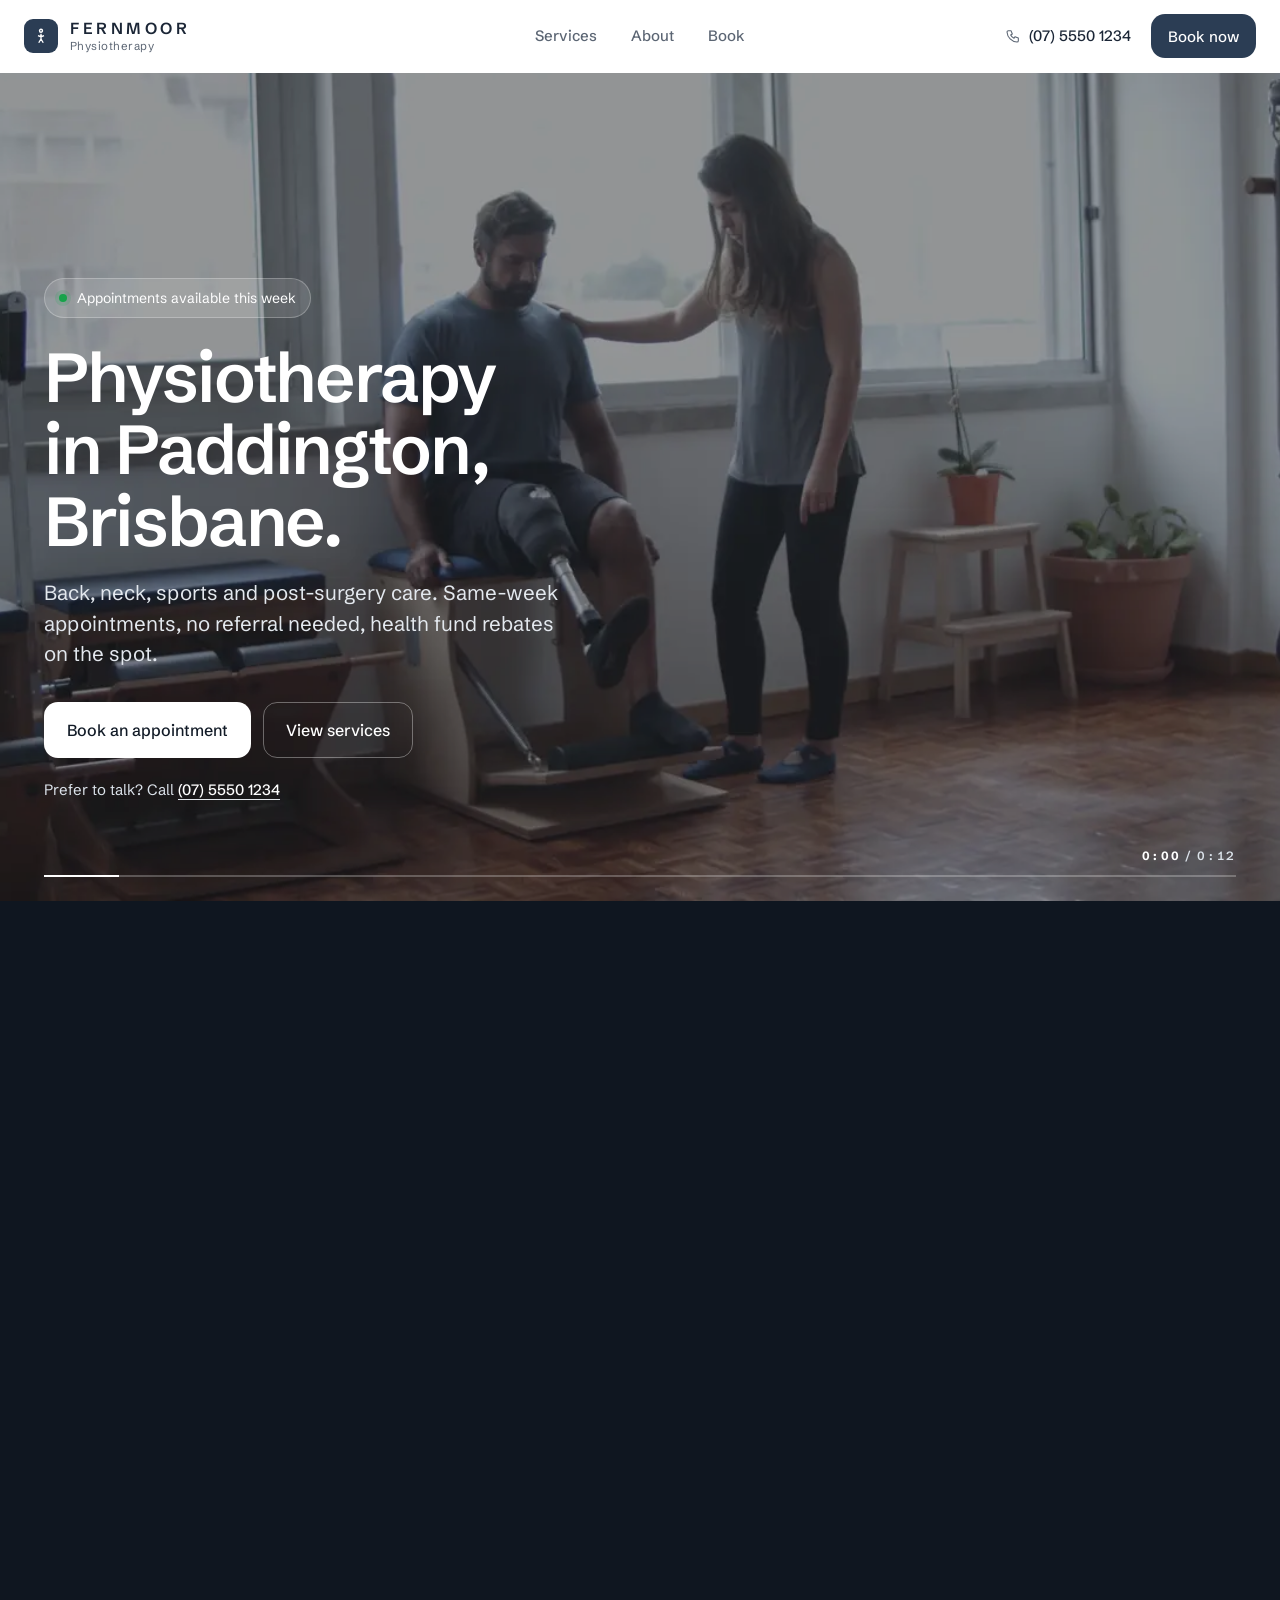
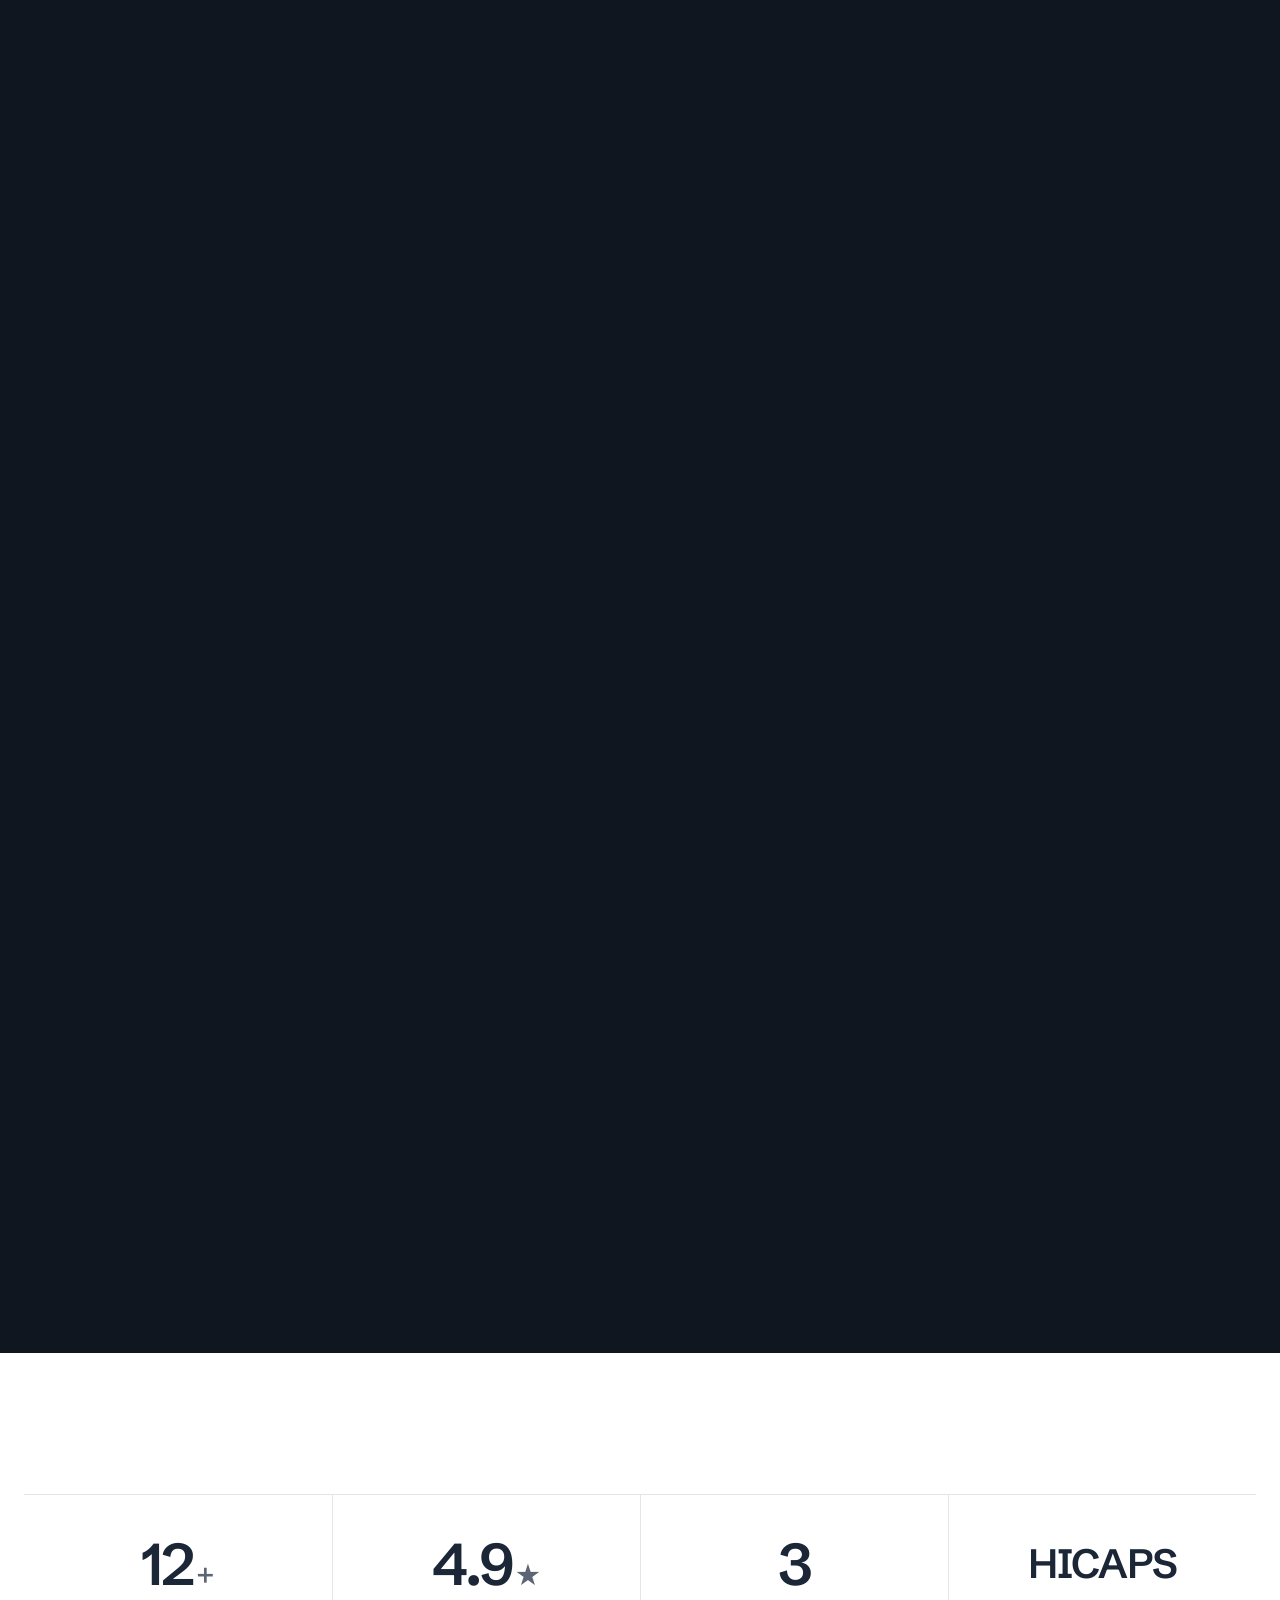
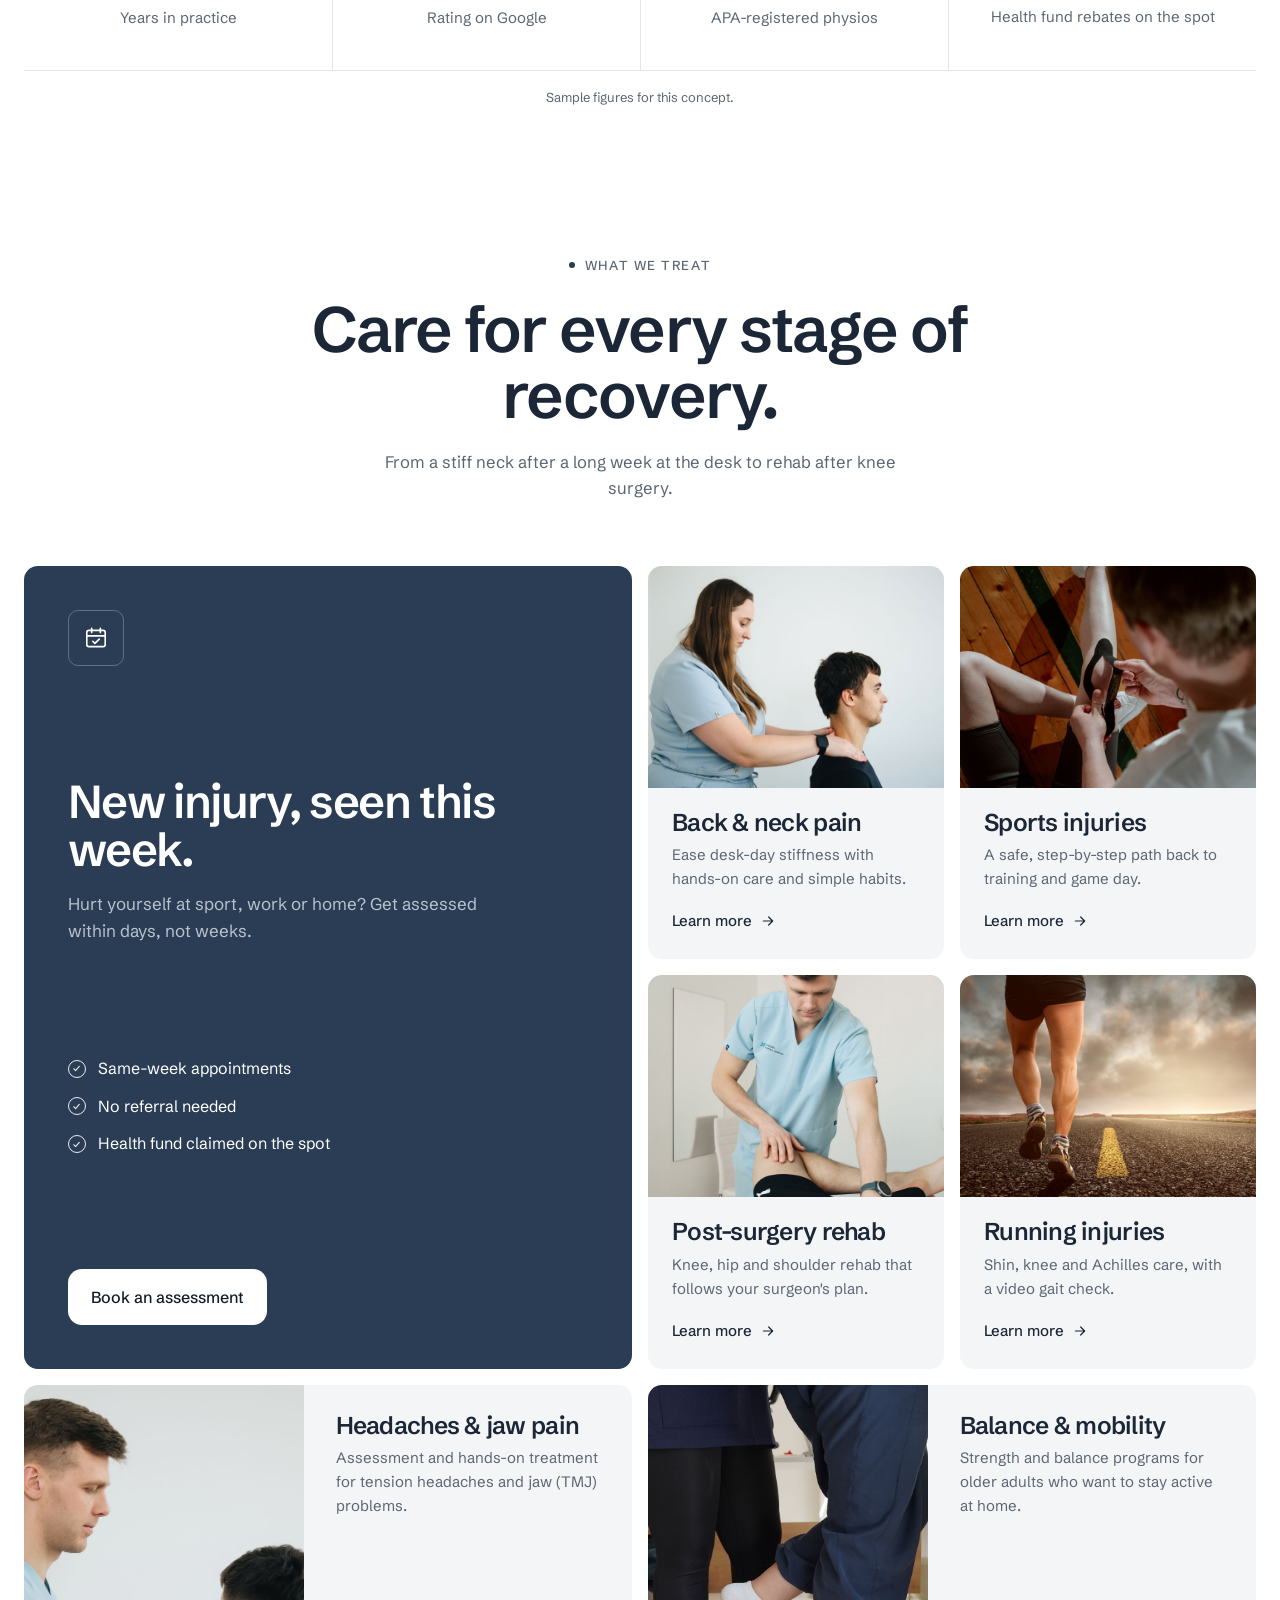
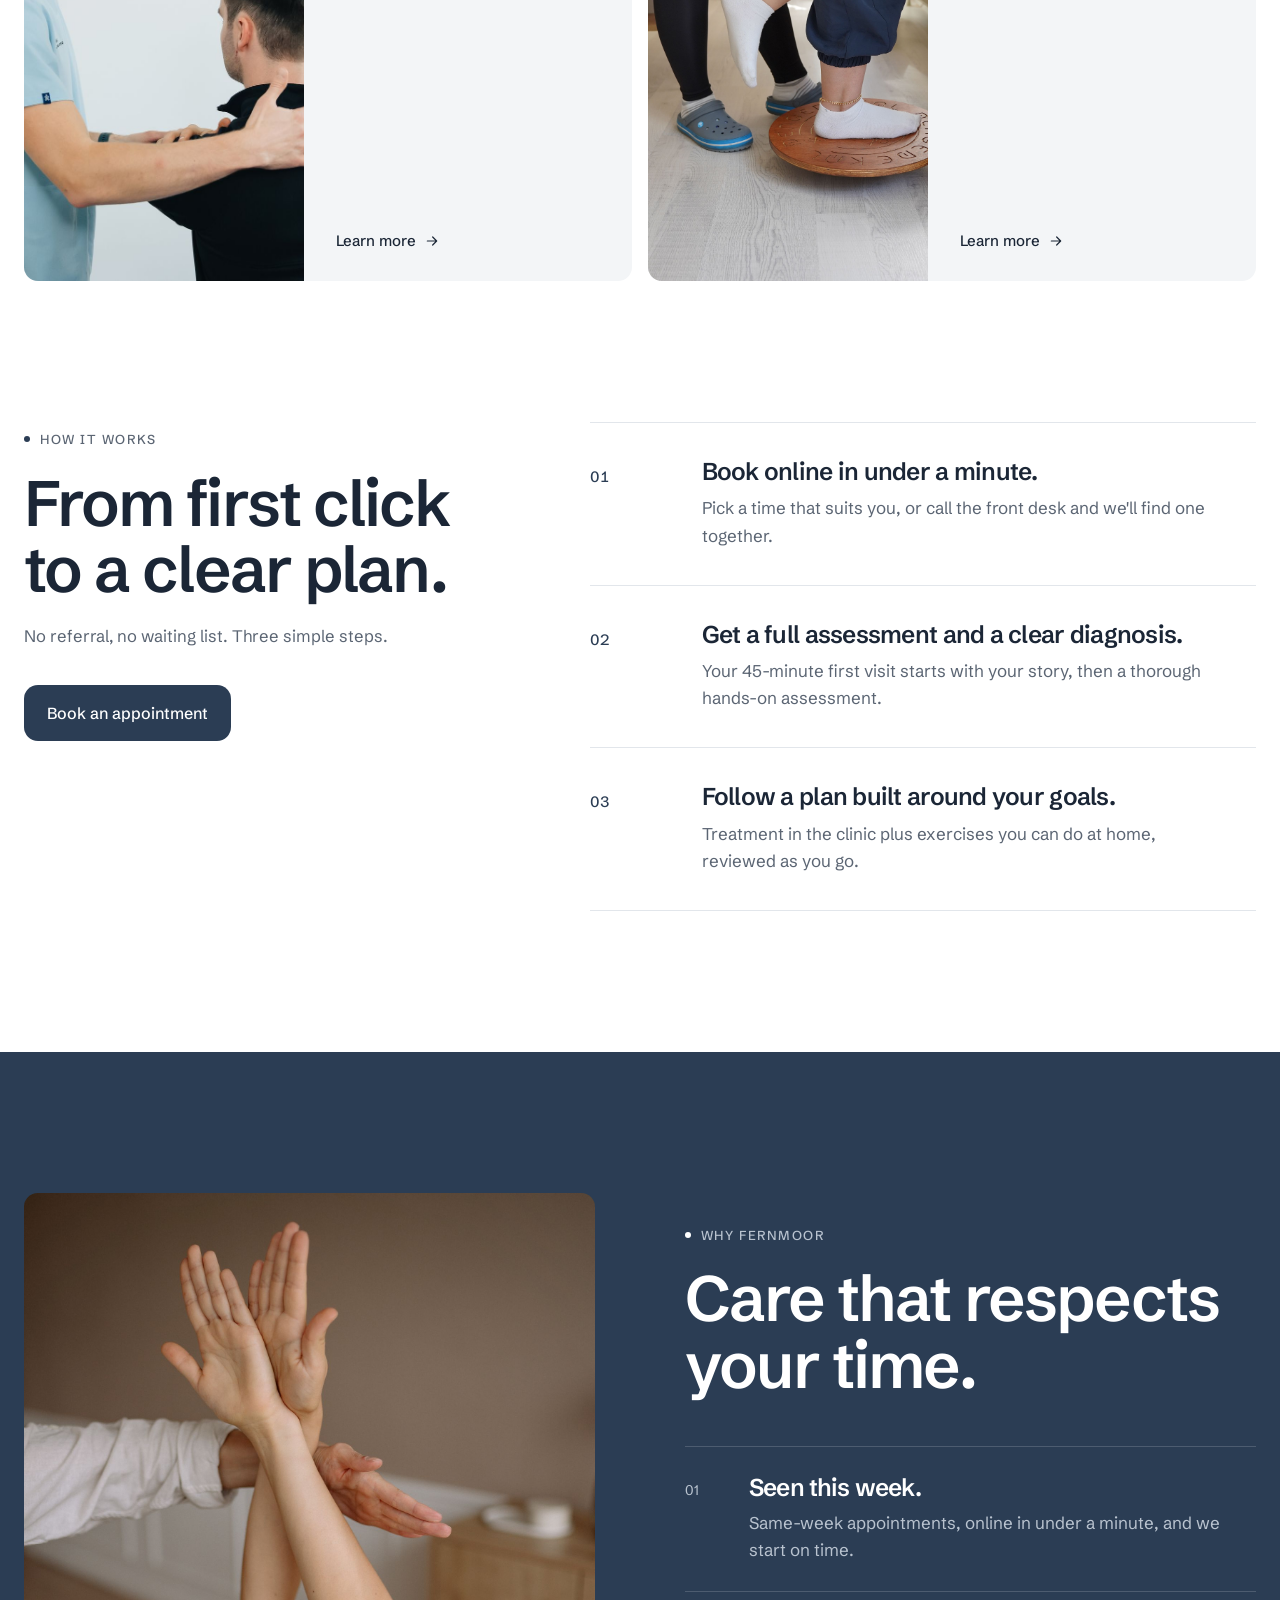
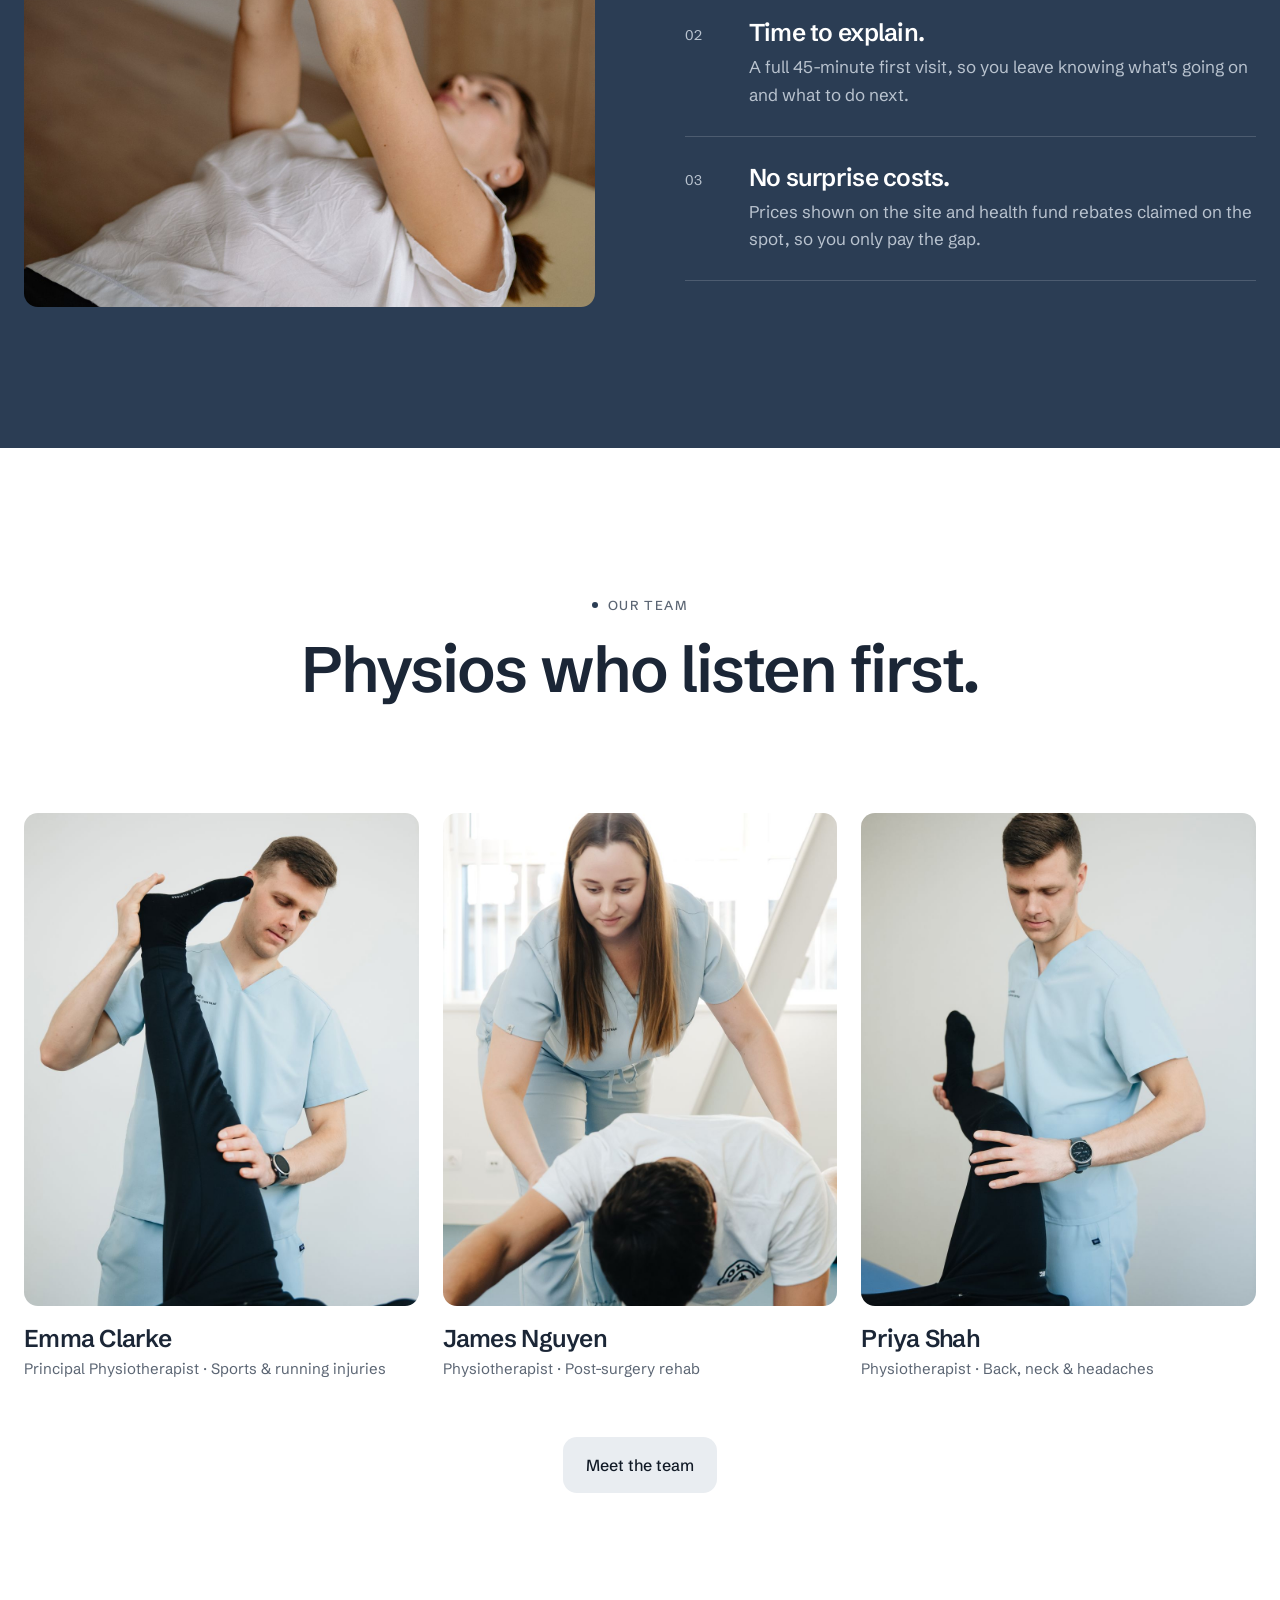
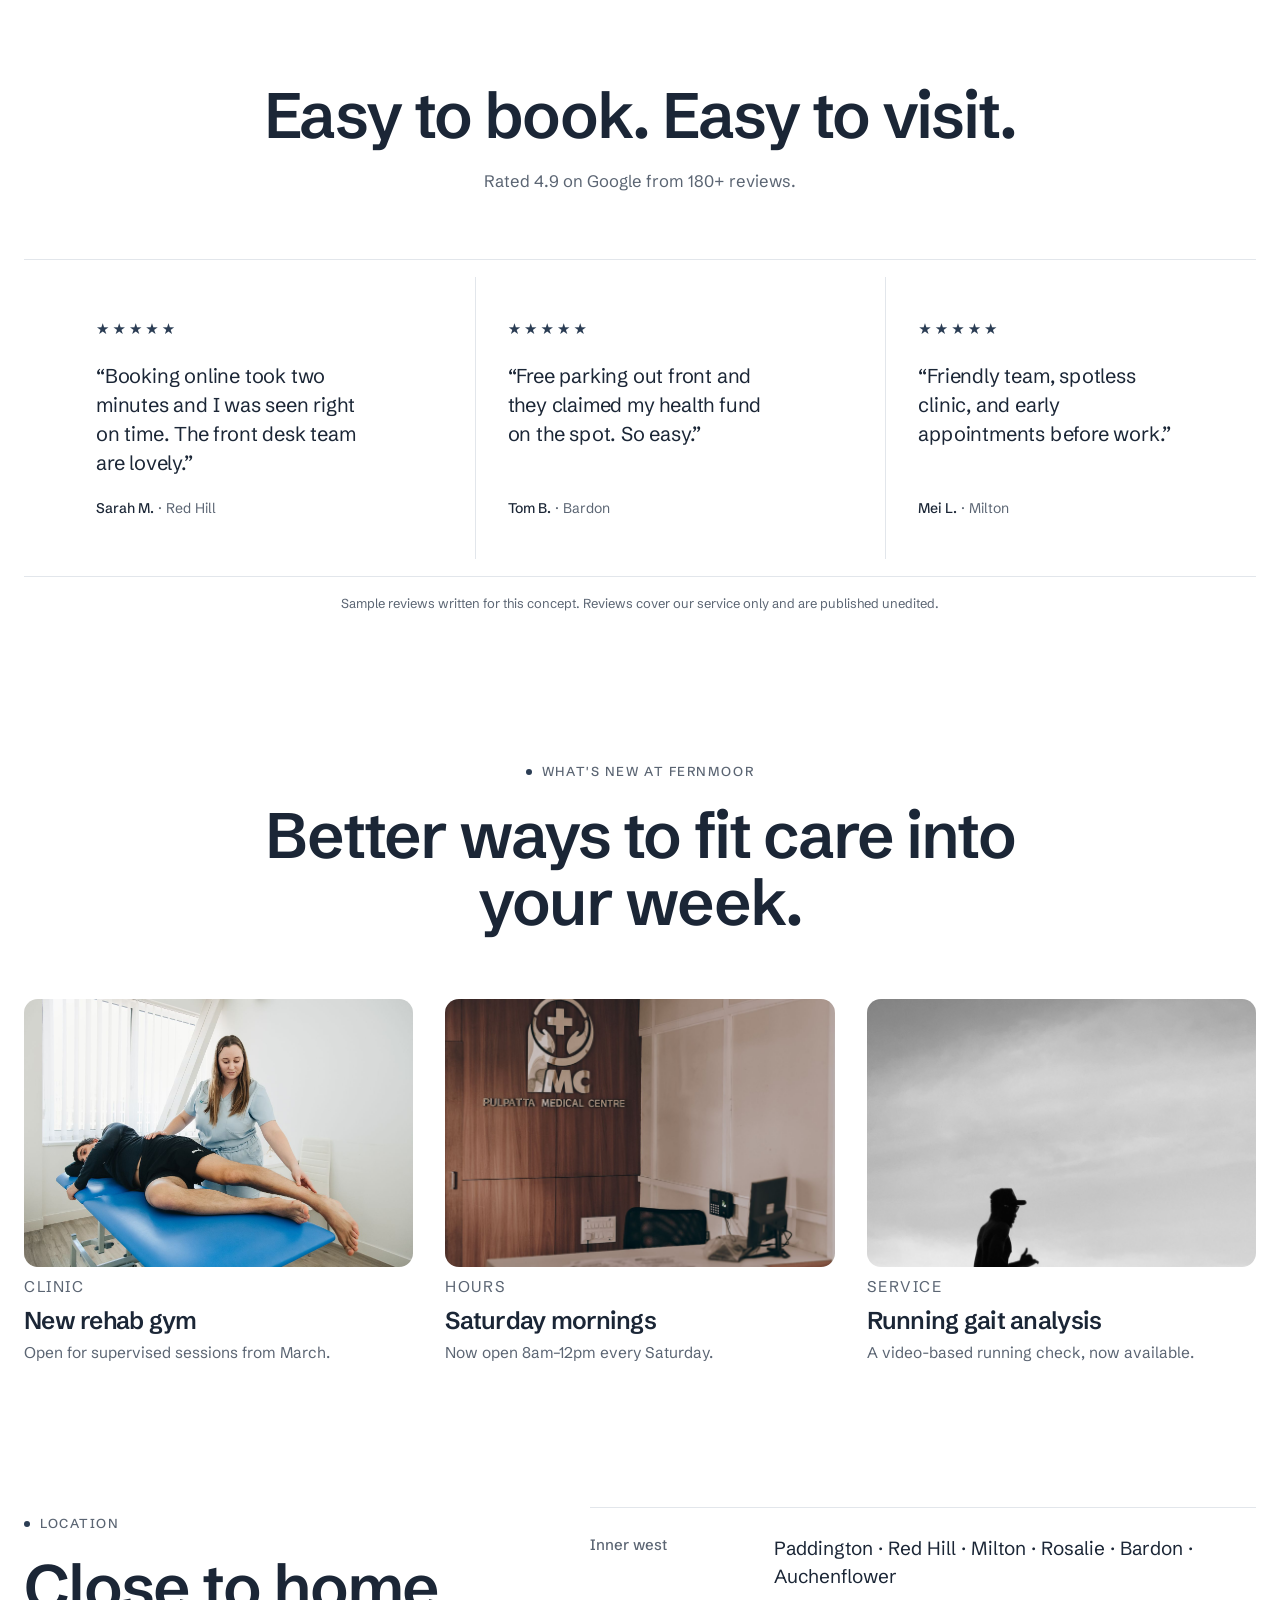
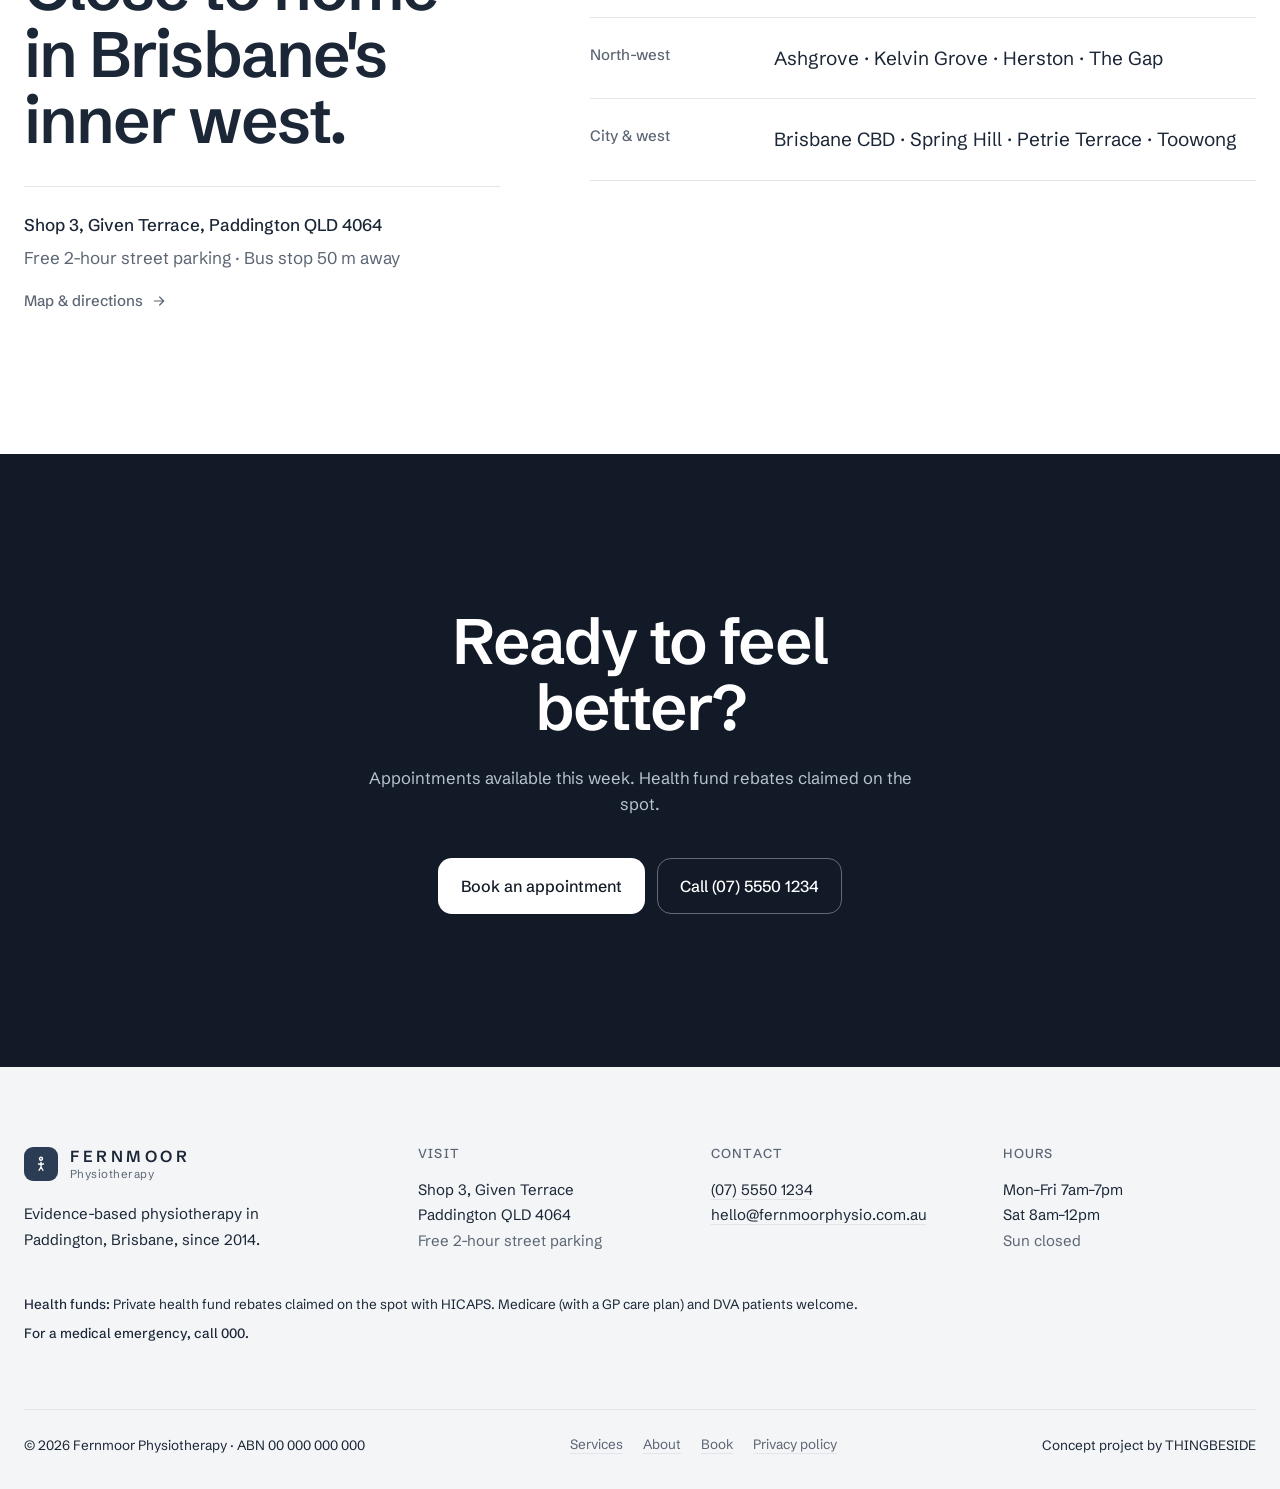
==== commit 32a27318: "Add scroll-scrubbed video hero to the home page Scrolling plays a 12.5 s clip of a physio guiding a " ====
--- a/index.html
+++ b/index.html
@@ -65,22 +65,30 @@
 
   <main id="main">
 
-    <!-- 1. Hero -->
-    <section class="hero">
-      <div class="wrap hero__grid">
-        <div class="hero__in">
-          <p class="pill" data-reveal><span class="dot dot--ok"></span>Appointments available this week</p>
+    <!-- 1. Hero: scroll plays a short session clip (scroll-scrubbed frames, see HANDOFF.md) -->
+    <section class="vhero" id="top" aria-label="A physiotherapist guides a patient through a seated knee exercise">
+      <div class="vhero__stage">
+        <canvas class="vhero__canvas" aria-hidden="true"></canvas>
+        <img class="vhero__poster" src="assets/hero-frames/poster.webp" alt="A physiotherapist guides a patient through a seated knee extension on a reformer chair in a bright studio">
+        <div class="vhero__shade"></div>
+        <div class="vhero__copy" data-beat="0">
+          <p class="pill pill--dark"><span class="dot dot--ok"></span>Appointments available this week</p>
           <h1 data-blur>Physiotherapy in Paddington, Brisbane.</h1>
           <p class="lede" data-blur data-delay="250">Back, neck, sports and post-surgery care. Same-week appointments, no referral needed, health fund rebates on the spot.</p>
-          <div class="actions" data-reveal style="--d:450ms">
-            <a class="btn btn--primary" href="book.html">Book an appointment</a>
-            <a class="btn btn--ghost" href="services.html">View services</a>
+          <div class="actions">
+            <a class="btn btn--light" href="book.html">Book an appointment</a>
+            <a class="btn btn--outline-light" href="services.html" data-no-arrow>View services</a>
           </div>
-          <p class="hero__call" data-reveal style="--d:550ms">Prefer to talk? Call <a class="text-link" href="tel:+61755501234">(07) 5550 1234</a></p>
-        </div>
-        <div class="media hero__media" data-reveal style="--d:300ms">
-          <img src="assets/photos/20860625.jpg" alt="Physiotherapist helping a patient stretch a leg in a clinic">
-        </div>
+          <p class="hero__call">Prefer to talk? Call <a class="text-link" href="tel:+61755501234">(07) 5550 1234</a></p>
+        </div>
+        <div class="vhero__beat" data-beat="1" aria-hidden="true"><p class="vhero__k">01 · Hands-on</p><p class="vhero__h">Guided, one to one.</p><p>Your physio stays beside you through every rep, adjusting as you go.</p></div>
+        <div class="vhero__beat" data-beat="2" aria-hidden="true"><p class="vhero__k">02 · Our rehab studio</p><p class="vhero__h">Room to move.</p><p>Reformer chairs, bands and natural light, right on Given Terrace.</p></div>
+        <div class="vhero__hud" aria-hidden="true">
+          <span class="vhero__hint">Scroll to play ↓</span>
+          <span class="vhero__tc"><b data-vt>0:00</b> / 0:12</span>
+          <span class="vhero__bar"><i></i></span>
+        </div>
+        <div class="vhero__wash"></div>
       </div>
     </section>
 
--- a/assets/styles.css
+++ b/assets/styles.css
@@ -566,6 +566,47 @@
   .media > img, .media > .ph, .tile { transition: none !important; }
   .tile:hover { transform: none; }
   .pin-pulse { animation: none; opacity: 0; }
+}
+
+/* ==========================================================================
+   Video hero (home): scroll scrubs 151 frames of a 12.5 s clip
+   ========================================================================== */
+.vhero { position: relative; height: 320vh; background: #0f1620; }
+.vhero__stage { position: sticky; top: var(--header-h); height: calc(100svh - var(--header-h)); overflow: hidden; }
+.vhero__canvas, .vhero__poster { position: absolute; inset: 0; width: 100%; height: 100%; }
+.vhero__poster { object-fit: cover; object-position: 42% 58%; transition: opacity 0.4s var(--ease); }
+.vhero.is-live .vhero__poster { opacity: 0; }
+.vhero__shade { position: absolute; inset: 0; background: #0f1620; opacity: 0.4; pointer-events: none; }
+.vhero__wash { position: absolute; inset: 0; background: #fff; opacity: 0; pointer-events: none; z-index: 4; }
+.vhero__copy, .vhero__beat { position: absolute; left: 0; right: 0; bottom: clamp(72px, 11vh, 120px); z-index: 3; color: #fff; padding: 0 max(24px, calc((100vw - 1240px) / 2 + 24px)); will-change: opacity, filter, transform; }
+.vhero__copy > * { max-width: 640px; }
+.vhero__copy h1 { font-size: var(--t-hero); max-width: 12ch; margin-top: 24px; color: #fff; }
+.vhero__copy .lede { font-size: var(--s-hero); color: #e3e8ee; max-width: 520px; margin-top: 20px; line-height: 1.5; }
+.vhero__copy .actions { margin-top: 32px; }
+.vhero__copy .hero__call { color: #dce3eb; }
+.vhero__copy .hero__call a { color: #fff; }
+.pill--dark { background: rgba(255, 255, 255, 0.12); color: #fff; border-color: rgba(255, 255, 255, 0.25); }
+.vhero__beat { opacity: 0; pointer-events: none; }
+.vhero__beat > * { max-width: 400px; }
+.vhero__k { font-size: 13px; letter-spacing: 0.14em; text-transform: uppercase; font-weight: 600; color: #dce3eb; }
+.vhero__h { font-size: clamp(36px, 4vw, 56px); font-weight: 600; letter-spacing: -0.03em; line-height: 1.05; margin: 10px 0; }
+.vhero__beat p:last-child { color: #e3e8ee; }
+.vhero__hud { position: absolute; left: 0; right: 0; bottom: 24px; z-index: 3; padding: 0 max(24px, calc((100vw - 1240px) / 2 + 24px)); display: flex; justify-content: space-between; align-items: flex-end; flex-wrap: wrap; gap: 10px; color: #dce3eb; font-size: 12px; letter-spacing: 0.14em; font-weight: 600; text-transform: uppercase; }
+.vhero__tc { font-variant-numeric: tabular-nums; }
+.vhero__tc b { color: #fff; }
+.vhero__bar { flex-basis: 100%; height: 2px; background: rgba(255, 255, 255, 0.25); position: relative; }
+.vhero__bar i { position: absolute; left: 0; top: 0; bottom: 0; width: 0; background: #fff; }
+@media (max-width: 900px) {
+  .vhero__shade { opacity: 0.5; }
+  .vhero__copy, .vhero__beat { bottom: 132px; padding: 0 16px; }
+  .vhero__hud { bottom: 92px; padding: 0 16px; }
+  .vhero__copy .actions .btn--outline-light, .vhero__copy .hero__call { display: none; }
+}
+@media (prefers-reduced-motion: reduce) {
+  .vhero { height: auto; }
+  .vhero__stage { position: relative; top: 0; height: calc(100svh - var(--header-h)); }
+  .vhero__canvas, .vhero__beat, .vhero__hud, .vhero__wash { display: none; }
+  .vhero.is-live .vhero__poster { opacity: 1; }
 }
 
 /* ==========================================================================
